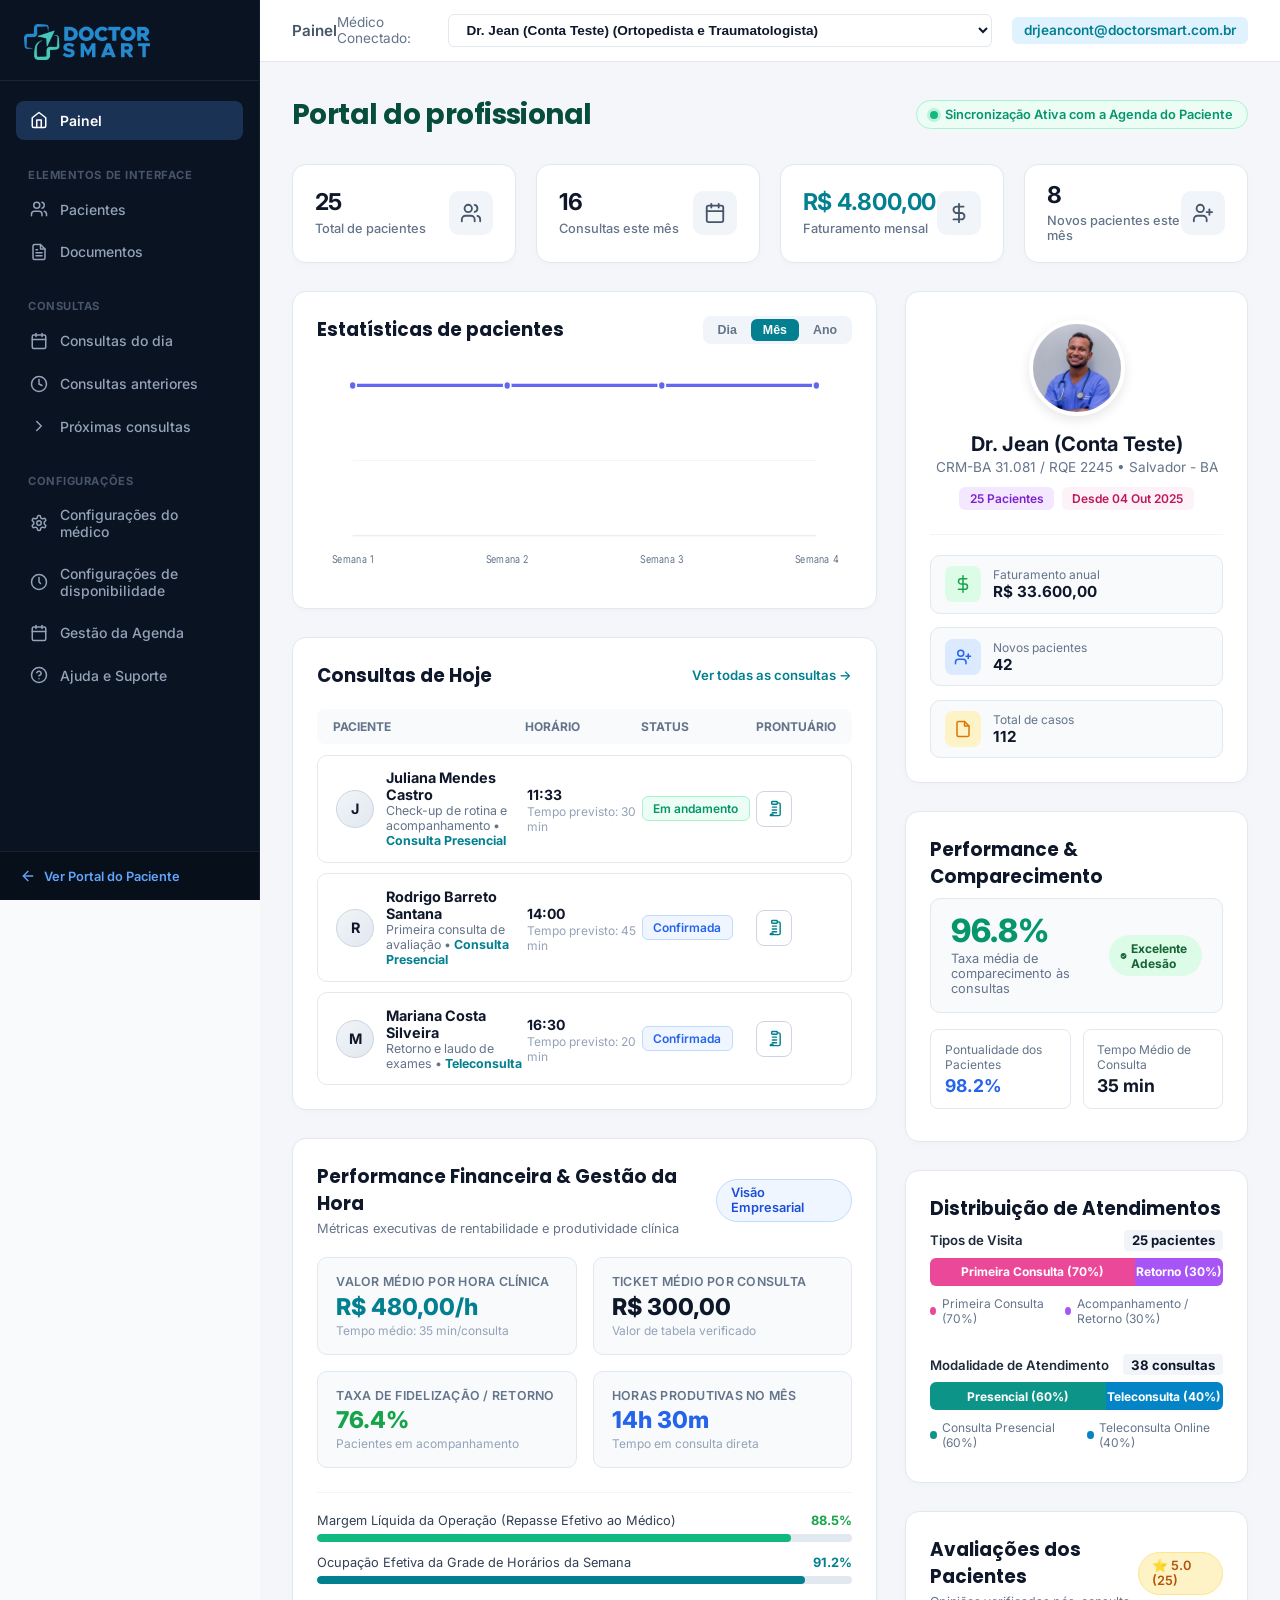
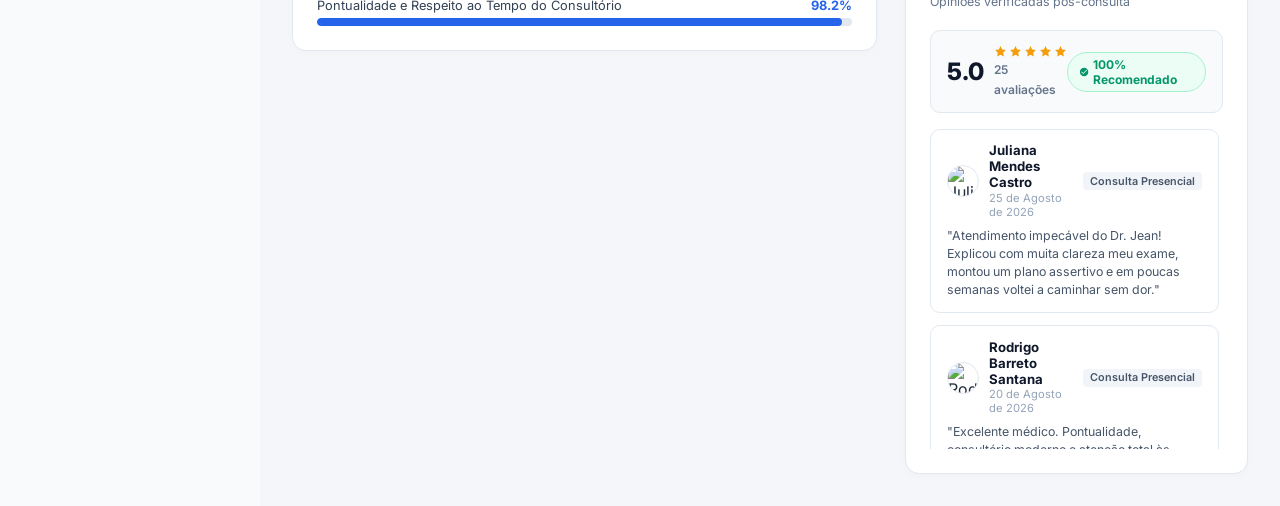
==== painel-medico.html @ 2109669d "feat: initial commit - doctor smart platform, dynamic medical portal, and 3-layer architecture" ====
<!DOCTYPE html>
<html lang="pt-BR">
<head>
  <meta charset="UTF-8">
  <meta name="viewport" content="width=device-width, initial-scale=1.0">
  <title>Portal do Profissional · Doctor Smart</title>
  
  <!-- Favicon Oficial / Brand -->
  <link rel="icon" type="image/png" href="assets/images/logo.png">

  <!-- Google Fonts: Inter & Poppins -->
  <link rel="preconnect" href="https://fonts.googleapis.com">
  <link rel="preconnect" href="https://fonts.gstatic.com" crossorigin>
  <link href="https://fonts.googleapis.com/css2?family=Inter:wght@400;500;600;700;800&family=Poppins:wght@500;600;700&display=swap" rel="stylesheet">

  <!-- Estilos Dedicados do Painel -->
  <link rel="stylesheet" href="assets/css/painel.css">
</head>
<body class="doctor-panel-body">

  <!-- ======================================================================
       1. SIDEBAR LATERAL ESCURA (OFICIAL DOCTOR SMART)
       ====================================================================== -->
  <aside class="panel-sidebar">
    <div class="panel-sidebar-header">
      <a href="index.html" class="sidebar-brand-logo" title="Doctor Smart - Voltar ao Início">
        <img src="assets/images/logo.png" alt="Doctor Smart Logo" style="height: 36px; width: auto; max-width: 175px; object-fit: contain;">
      </a>
    </div>

    <nav class="panel-sidebar-nav">
      <!-- Painel Principal -->
      <a href="painel-medico.html" class="sidebar-nav-item active">
        <svg width="18" height="18" viewBox="0 0 24 24" fill="none" stroke="currentColor" stroke-width="2" stroke-linecap="round" stroke-linejoin="round">
          <path d="m3 9 9-7 9 7v11a2 2 0 0 1-2 2H5a2 2 0 0 1-2-2z"/>
          <polyline points="9 22 9 12 15 12 15 22"/>
        </svg>
        Painel
      </a>

      <!-- Elementos de Interface -->
      <div class="sidebar-nav-group">
        <span class="sidebar-group-title">Elementos de Interface</span>
        <a href="#pacientes" class="sidebar-nav-item" onclick="alert('Módulo de Gestão de Pacientes: todos os pacientes sincronizados do consultório.'); return false;">
          <svg width="18" height="18" viewBox="0 0 24 24" fill="none" stroke="currentColor" stroke-width="2" stroke-linecap="round" stroke-linejoin="round">
            <path d="M16 21v-2a4 4 0 0 0-4-4H6a4 4 0 0 0-4 4v2"/>
            <circle cx="9" cy="7" r="4"/>
            <path d="M22 21v-2a4 4 0 0 0-3-3.87"/>
            <path d="M16 3.13a4 4 0 0 1 0 7.75"/>
          </svg>
          Pacientes
        </a>
        <a href="#documentos" class="sidebar-nav-item" onclick="alert('Módulo de Prontuários e Documentos Digitais.'); return false;">
          <svg width="18" height="18" viewBox="0 0 24 24" fill="none" stroke="currentColor" stroke-width="2" stroke-linecap="round" stroke-linejoin="round">
            <path d="M14 2H6a2 2 0 0 0-2 2v16a2 2 0 0 0 2 2h12a2 2 0 0 0 2-2V8z"/>
            <polyline points="14 2 14 8 20 8"/>
            <line x1="16" y1="13" x2="8" y2="13"/>
            <line x1="16" y1="17" x2="8" y2="17"/>
            <polyline points="10 9 9 9 8 9"/>
          </svg>
          Documentos
        </a>
      </div>

      <!-- Consultas -->
      <div class="sidebar-nav-group">
        <span class="sidebar-group-title">Consultas</span>
        <a href="#consultas-hoje" class="sidebar-nav-item" onclick="window.DoctorSmartPanel.openHistoryModal('hoje'); return false;">
          <svg width="18" height="18" viewBox="0 0 24 24" fill="none" stroke="currentColor" stroke-width="2" stroke-linecap="round" stroke-linejoin="round">
            <rect width="18" height="18" x="3" y="4" rx="2" ry="2"/>
            <line x1="16" y1="2" x2="16" y2="6"/>
            <line x1="8" y1="2" x2="8" y2="6"/>
            <line x1="3" y1="10" x2="21" y2="10"/>
          </svg>
          Consultas do dia
        </a>
        <a href="#consultas-anteriores" class="sidebar-nav-item" onclick="window.DoctorSmartPanel.openHistoryModal('anteriores'); return false;">
          <svg width="18" height="18" viewBox="0 0 24 24" fill="none" stroke="currentColor" stroke-width="2" stroke-linecap="round" stroke-linejoin="round">
            <circle cx="12" cy="12" r="10"/>
            <polyline points="12 6 12 12 16 14"/>
          </svg>
          Consultas anteriores
        </a>
        <a href="#proximas-consultas" class="sidebar-nav-item" onclick="window.DoctorSmartPanel.openHistoryModal('proximas'); return false;">
          <svg width="18" height="18" viewBox="0 0 24 24" fill="none" stroke="currentColor" stroke-width="2" stroke-linecap="round" stroke-linejoin="round">
            <polyline points="9 18 15 12 9 6"/>
          </svg>
          Próximas consultas
        </a>
      </div>

      <!-- Configurações -->
      <div class="sidebar-nav-group">
        <span class="sidebar-group-title">Configurações</span>
        <a href="#config-medico" class="sidebar-nav-item" onclick="alert('Configurações do perfil médico e CRM.'); return false;">
          <svg width="18" height="18" viewBox="0 0 24 24" fill="none" stroke="currentColor" stroke-width="2" stroke-linecap="round" stroke-linejoin="round">
            <path d="M12.22 2h-.44a2 2 0 0 0-2 2v.18a2 2 0 0 1-1 1.73l-.43.25a2 2 0 0 1-2 0l-.15-.08a2 2 0 0 0-2.73.73l-.22.38a2 2 0 0 0 .73 2.73l.15.1a2 2 0 0 1 1 1.72v.51a2 2 0 0 1-1 1.74l-.15.09a2 2 0 0 0-.73 2.73l.22.38a2 2 0 0 0 2.73.73l.15-.08a2 2 0 0 1 2 0l.43.25a2 2 0 0 1 1 1.73V20a2 2 0 0 0 2 2h.44a2 2 0 0 0 2-2v-.18a2 2 0 0 1 1-1.73l.43-.25a2 2 0 0 1 2 0l.15.08a2 2 0 0 0 2.73-.73l.22-.39a2 2 0 0 0-.73-2.73l-.15-.08a2 2 0 0 1-1-1.74v-.5a2 2 0 0 1 1-1.74l.15-.09a2 2 0 0 0 .73-2.73l-.22-.38a2 2 0 0 0-2.73-.73l-.15.08a2 2 0 0 1-2 0l-.43-.25a2 2 0 0 1-1-1.73V4a2 2 0 0 0-2-2z"/>
            <circle cx="12" cy="12" r="3"/>
          </svg>
          Configurações do médico
        </a>
        <a href="#disponibilidade" class="sidebar-nav-item" onclick="alert('Configuração de horários de atendimento Presencial e Teleconsulta.'); return false;">
          <svg width="18" height="18" viewBox="0 0 24 24" fill="none" stroke="currentColor" stroke-width="2" stroke-linecap="round" stroke-linejoin="round">
            <circle cx="12" cy="12" r="10"/>
            <polyline points="12 6 12 12 14 14"/>
          </svg>
          Configurações de disponibilidade
        </a>
        <a href="#gestao-agenda" class="sidebar-nav-item" onclick="alert('Gestão de bloqueios e slots da agenda.'); return false;">
          <svg width="18" height="18" viewBox="0 0 24 24" fill="none" stroke="currentColor" stroke-width="2" stroke-linecap="round" stroke-linejoin="round">
            <rect width="18" height="18" x="3" y="4" rx="2" ry="2"/>
            <line x1="16" y1="2" x2="16" y2="6"/>
            <line x1="8" y1="2" x2="8" y2="6"/>
            <line x1="3" y1="10" x2="21" y2="10"/>
          </svg>
          Gestão da Agenda
        </a>
        <a href="#suporte" class="sidebar-nav-item" onclick="alert('Suporte técnico Doctor Smart via WhatsApp oficial.'); return false;">
          <svg width="18" height="18" viewBox="0 0 24 24" fill="none" stroke="currentColor" stroke-width="2" stroke-linecap="round" stroke-linejoin="round">
            <circle cx="12" cy="12" r="10"/>
            <path d="M9.09 9a3 3 0 0 1 5.83 1c0 2-3 3-3 3"/>
            <line x1="12" y1="17" x2="12.01" y2="17"/>
          </svg>
          Ajuda e Suporte
        </a>
      </div>
    </nav>

    <!-- Rodapé da Sidebar -->
    <div class="sidebar-footer-user">
      <a href="index.html" class="sidebar-link-home">
        <svg width="16" height="16" viewBox="0 0 24 24" fill="none" stroke="currentColor" stroke-width="2" stroke-linecap="round" stroke-linejoin="round">
          <line x1="19" y1="12" x2="5" y2="12"/>
          <polyline points="12 19 5 12 12 5"/>
        </svg>
        Ver Portal do Paciente
      </a>
    </div>
  </aside>

  <!-- ======================================================================
       2. CONTEÚDO PRINCIPAL DO PAINEL SAAS
       ====================================================================== -->
  <main class="panel-main-wrapper">
    
    <!-- Topbar Superior -->
    <header class="panel-topbar">
      <div class="topbar-left-title">
        Painel
      </div>

      <div class="topbar-right-actions">
        <!-- Alternador de Médicos para Demonstração / Teste -->
        <div class="doctor-switcher-wrap">
          <span>Médico Conectado:</span>
          <select id="doctor-switcher-select" class="doctor-select-dropdown" title="Selecione o médico para visualizar o painel correspondente"></select>
        </div>

        <span class="doctor-email-badge" id="doctor-email-badge">
          dr.jayme@doctorsmart.com.br
        </span>
      </div>
    </header>

    <!-- Container do Painel -->
    <div class="panel-content-container">
      
      <!-- Cabeçalho de Boas-vindas -->
      <div class="panel-hero-header">
        <h1 class="panel-hero-title">Portal do profissional</h1>
        
        <div class="panel-sync-badge">
          <span class="sync-dot"></span>
          <span>Sincronização Ativa com a Agenda do Paciente</span>
        </div>
      </div>

      <!-- ==================================================================
           3. CARDS DE MÉTRICAS (KPIS SUPERIORES)
           ================================================================== -->
      <section class="metrics-grid-four">
        <!-- Total de Pacientes -->
        <div class="metric-kpi-card">
          <div class="kpi-left-info">
            <span class="kpi-number" id="kpi-total-patients">25</span>
            <span class="kpi-label" id="kpi-label-patients">Total de pacientes</span>
          </div>
          <div class="kpi-icon-box">
            <svg width="22" height="22" viewBox="0 0 24 24" fill="none" stroke="currentColor" stroke-width="2" stroke-linecap="round" stroke-linejoin="round">
              <path d="M16 21v-2a4 4 0 0 0-4-4H6a4 4 0 0 0-4 4v2"/>
              <circle cx="9" cy="7" r="4"/>
              <path d="M22 21v-2a4 4 0 0 0-3-3.87"/>
              <path d="M16 3.13a4 4 0 0 1 0 7.75"/>
            </svg>
          </div>
        </div>

        <!-- Consultas -->
        <div class="metric-kpi-card">
          <div class="kpi-left-info">
            <span class="kpi-number" id="kpi-total-consults">16</span>
            <span class="kpi-label" id="kpi-label-consults">Consultas este mês</span>
          </div>
          <div class="kpi-icon-box">
            <svg width="22" height="22" viewBox="0 0 24 24" fill="none" stroke="currentColor" stroke-width="2" stroke-linecap="round" stroke-linejoin="round">
              <rect width="18" height="18" x="3" y="4" rx="2" ry="2"/>
              <line x1="16" y1="2" x2="16" y2="6"/>
              <line x1="8" y1="2" x2="8" y2="6"/>
              <line x1="3" y1="10" x2="21" y2="10"/>
            </svg>
          </div>
        </div>

        <!-- Faturamento Dinâmico -->
        <div class="metric-kpi-card">
          <div class="kpi-left-info">
            <span class="kpi-number kpi-revenue-highlight" id="kpi-monthly-revenue">R$ 6.000,00</span>
            <span class="kpi-label" id="kpi-label-revenue">Faturamento mensal</span>
          </div>
          <div class="kpi-icon-box">
            <svg width="22" height="22" viewBox="0 0 24 24" fill="none" stroke="currentColor" stroke-width="2" stroke-linecap="round" stroke-linejoin="round">
              <line x1="12" y1="2" x2="12" y2="22"/>
              <path d="M17 5H9.5a3.5 3.5 0 0 0 0 7h5a3.5 3.5 0 0 1 0 7H6"/>
            </svg>
          </div>
        </div>

        <!-- Novos Pacientes -->
        <div class="metric-kpi-card">
          <div class="kpi-left-info">
            <span class="kpi-number" id="kpi-new-patients">8</span>
            <span class="kpi-label" id="kpi-label-new-patients">Novos pacientes este mês</span>
          </div>
          <div class="kpi-icon-box">
            <svg width="22" height="22" viewBox="0 0 24 24" fill="none" stroke="currentColor" stroke-width="2" stroke-linecap="round" stroke-linejoin="round">
              <path d="M16 21v-2a4 4 0 0 0-4-4H6a4 4 0 0 0-4 4v2"/>
              <circle cx="9" cy="7" r="4"/>
              <line x1="19" y1="8" x2="19" y2="14"/>
              <line x1="22" y1="11" x2="16" y2="11"/>
            </svg>
          </div>
        </div>
      </section>

      <!-- ==================================================================
           4. LAYOUT PRINCIPAL DO DASHBOARD (2 COLUNAS)
           ================================================================== -->
      <div class="dashboard-main-grid">
        
        <!-- ================================================================
             COLUNA ESQUERDA: GRÁFICO DE PACIENTES + CONSULTAS DE HOJE + AVALIAÇÕES
             ================================================================ -->
        <div class="dashboard-col-left">
          
          <!-- Card 1: Estatísticas de Pacientes (Gráfico Interativo) -->
          <div class="dash-card">
            <div class="dash-card-header">
              <h2 class="dash-card-title">Estatísticas de pacientes</h2>
              
              <div class="chart-time-tabs">
                <button type="button" class="chart-tab-btn" data-period="dia">Dia</button>
                <button type="button" class="chart-tab-btn active" data-period="mes">Mês</button>
                <button type="button" class="chart-tab-btn" data-period="ano">Ano</button>
              </div>
            </div>

            <div class="chart-svg-container" id="patient-chart-container">
              <!-- Gráfico SVG gerado dinamicamente via JS -->
            </div>
          </div>

          <!-- Card 2: Consultas de Hoje (Tabela Sincronizada) -->
          <div class="dash-card" id="consultas-hoje">
            <div class="dash-card-header">
              <h2 class="dash-card-title">Consultas de Hoje</h2>
              <a href="#" style="font-size: 0.825rem; color: #028090; font-weight: 600; text-decoration: none;" onclick="window.DoctorSmartPanel.openHistoryModal('todas'); return false;">
                Ver todas as consultas &rarr;
              </a>
            </div>

            <div class="appointments-table-header">
              <span>Paciente</span>
              <span>Horário</span>
              <span>Status</span>
              <span style="text-align: right;">Prontuário</span>
            </div>

            <div class="appointments-rows-container" id="appointments-rows-box">
              <!-- Linhas de consultas geradas dinamicamente via JS -->
            </div>
          </div>

          <!-- Card 3: Performance Financeira & Gestão da Hora Médica (Visão Executiva do Médico) -->
          <div class="dash-card">
            <div class="dash-card-header">
              <div>
                <h2 class="dash-card-title">Performance Financeira & Gestão da Hora</h2>
                <span style="font-size: 0.8rem; color: #64748b;">Métricas executivas de rentabilidade e produtividade clínica</span>
              </div>
              <span class="panel-sync-badge" style="background: #eff6ff; color: #1d4ed8; border-color: #bfdbfe;">
                Visão Empresarial
              </span>
            </div>

            <!-- Grid de 4 KPIs Financeiros da Hora Médica -->
            <div class="financial-metrics-grid">
              <!-- Valor por Hora Clínica -->
              <div class="fin-kpi-card">
                <span class="fin-kpi-label">Valor Médio por Hora Clínica</span>
                <strong class="fin-kpi-number" id="fin-hourly-rate" style="color: #028090;">R$ 480,00/h</strong>
                <span class="fin-kpi-sub">Tempo médio: 35 min/consulta</span>
              </div>

              <!-- Ticket Médio por Consulta -->
              <div class="fin-kpi-card">
                <span class="fin-kpi-label">Ticket Médio por Consulta</span>
                <strong class="fin-kpi-number" id="fin-ticket-price" style="color: #0f172a;">R$ 300,00</strong>
                <span class="fin-kpi-sub">Valor de tabela verificado</span>
              </div>

              <!-- Taxa de Retorno / Acompanhamento -->
              <div class="fin-kpi-card">
                <span class="fin-kpi-label">Taxa de Fidelização / Retorno</span>
                <strong class="fin-kpi-number" id="fin-return-rate" style="color: #16a34a;">76.4%</strong>
                <span class="fin-kpi-sub">Pacientes em acompanhamento</span>
              </div>

              <!-- Horas Clínicas Produtivas no Mês -->
              <div class="fin-kpi-card">
                <span class="fin-kpi-label">Horas Produtivas no Mês</span>
                <strong class="fin-kpi-number" id="fin-productive-hours" style="color: #2563eb;">14h 30m</strong>
                <span class="fin-kpi-sub">Tempo em consulta direta</span>
              </div>
            </div>

            <!-- Barras de Eficiência Operacional e Margem -->
            <div class="financial-bars-container">
              <div class="fin-bar-item">
                <div class="fin-bar-labels">
                  <span>Margem Líquida da Operação (Repasse Efetivo ao Médico)</span>
                  <strong style="color: #16a34a;">88.5%</strong>
                </div>
                <div class="fin-bar-track"><div class="fin-bar-fill" style="width: 88.5%; background: #10b981;"></div></div>
              </div>

              <div class="fin-bar-item">
                <div class="fin-bar-labels">
                  <span>Ocupação Efetiva da Grade de Horários da Semana</span>
                  <strong style="color: #028090;">91.2%</strong>
                </div>
                <div class="fin-bar-track"><div class="fin-bar-fill" style="width: 91.2%; background: #028090;"></div></div>
              </div>

              <div class="fin-bar-item">
                <div class="fin-bar-labels">
                  <span>Pontualidade e Respeito ao Tempo do Consultório</span>
                  <strong style="color: #2563eb;">98.2%</strong>
                </div>
                <div class="fin-bar-track"><div class="fin-bar-fill" style="width: 98.2%; background: #2563eb;"></div></div>
              </div>
            </div>
          </div>
        </div>

        <!-- ================================================================
             COLUNA DIREITA: WIDGET DO MÉDICO + DURAÇÃO + TIPO DE AGENDAMENTO
             ================================================================ -->
        <div class="dashboard-col-right">
          
          <!-- Widget 1: Card do Médico Conectado -->
          <div class="dash-card doctor-profile-widget">
            <div class="widget-avatar-circle">
              <img id="widget-avatar-img" src="https://images.unsplash.com/photo-1622253692010-333f2da6031d?auto=format&fit=crop&q=80&w=400" alt="Médico">
            </div>

            <h3 class="widget-doc-name" id="widget-doc-name">Dr. Jean (Conta Teste)</h3>
            <p class="widget-doc-crm" id="widget-doc-crm">CRM-BA 31.081 RQE 2245</p>

            <div class="widget-badges-row">
              <span class="widget-badge-pill badge-patients-count" id="widget-patients-badge">52 Pacientes</span>
              <span class="widget-badge-pill badge-member-since">Desde 04 Out 2025</span>
            </div>

            <div class="widget-stats-list">
              <!-- Faturamento Anual -->
              <div class="widget-stat-item">
                <div class="widget-stat-icon icon-green">
                  <svg width="18" height="18" viewBox="0 0 24 24" fill="none" stroke="currentColor" stroke-width="2" stroke-linecap="round" stroke-linejoin="round">
                    <line x1="12" y1="1" x2="12" y2="23"/>
                    <path d="M17 5H9.5a3.5 3.5 0 0 0 0 7h5a3.5 3.5 0 0 1 0 7H6"/>
                  </svg>
                </div>
                <div class="widget-stat-texts">
                  <span class="widget-stat-label">Faturamento anual</span>
                  <strong class="widget-stat-val" id="widget-annual-rev">R$ 142.800,00</strong>
                </div>
              </div>

              <!-- Novos Pacientes -->
              <div class="widget-stat-item">
                <div class="widget-stat-icon icon-blue">
                  <svg width="18" height="18" viewBox="0 0 24 24" fill="none" stroke="currentColor" stroke-width="2" stroke-linecap="round" stroke-linejoin="round">
                    <path d="M16 21v-2a4 4 0 0 0-4-4H6a4 4 0 0 0-4 4v2"/>
                    <circle cx="9" cy="7" r="4"/>
                    <line x1="19" y1="8" x2="19" y2="14"/>
                    <line x1="22" y1="11" x2="16" y2="11"/>
                  </svg>
                </div>
                <div class="widget-stat-texts">
                  <span class="widget-stat-label">Novos pacientes</span>
                  <strong class="widget-stat-val" id="widget-new-patients">12</strong>
                </div>
              </div>

              <!-- Total de Casos -->
              <div class="widget-stat-item">
                <div class="widget-stat-icon icon-amber">
                  <svg width="18" height="18" viewBox="0 0 24 24" fill="none" stroke="currentColor" stroke-width="2" stroke-linecap="round" stroke-linejoin="round">
                    <path d="M14 2H6a2 2 0 0 0-2 2v16a2 2 0 0 0 2 2h12a2 2 0 0 0 2-2V8z"/>
                    <polyline points="14 2 14 8 20 8"/>
                  </svg>
                </div>
                <div class="widget-stat-texts">
                  <span class="widget-stat-label">Total de casos</span>
                  <strong class="widget-stat-val" id="widget-total-cases">139</strong>
                </div>
              </div>
            </div>
          </div>

          <!-- Widget 2: Performance & Taxa de Comparecimento (Substitui o semi-donut azul) -->
          <div class="dash-card">
            <h3 class="dash-card-title">Performance & Comparecimento</h3>
            <div id="attendance-kpi-container">
              <!-- Gerado via JS -->
            </div>
          </div>

          <!-- Widget 3: Tipo de Agendamento (Barras Horizontais com Rótulos Completos) -->
          <div class="dash-card">
            <h3 class="dash-card-title">Distribuição de Atendimentos</h3>
            <div id="hbars-chart-box">
              <!-- Gerado via JS -->
            </div>
          </div>

          <!-- Widget 4: Avaliações dos Pacientes (Encaixe Perfeito no Vão) -->
          <div class="dash-card doctor-reviews-card">
            <div class="dash-card-header">
              <div>
                <h3 class="dash-card-title">Avaliações dos Pacientes</h3>
                <span style="font-size: 0.775rem; color: #64748b;">Opiniões verificadas pós-consulta</span>
              </div>
              <span id="reviews-score-badge" class="panel-sync-badge" style="background: #fef3c7; color: #b45309; border-color: #fde68a;">
                ⭐ 5.0
              </span>
            </div>
            
            <div id="doctor-reviews-container">
              <!-- Gerado dinamicamente via JS -->
            </div>
          </div>

        </div>

      </div>

    </div>
  </main>

  <!-- ======================================================================
       5. MODAL DE HISTÓRICO COMPLETO DE CONSULTAS (FACILITADO)
       ====================================================================== -->
  <div class="record-modal-backdrop" id="history-modal-backdrop">
    <div class="record-modal-container" style="max-width: 680px;">
      <div class="record-modal-header">
        <div>
          <h2 style="font-size: 1.25rem; font-weight: 700; color: #0f172a;">Histórico Geral de Consultas</h2>
          <span style="font-size: 0.8rem; color: #64748b;">Visualização facilitada de agendamentos e atendimentos</span>
        </div>
        <button type="button" id="btn-close-history-modal" style="background: none; border: none; font-size: 1.5rem; color: #64748b; cursor: pointer;">&times;</button>
      </div>

      <div class="record-modal-body" style="padding: 1rem 1.5rem;">
        <div id="history-appointments-list" style="display: flex; flex-direction: column; gap: 0.25rem; max-height: 480px; overflow-y: auto;">
          <!-- Linhas de histórico geradas via JS -->
        </div>

        <div style="display: flex; justify-content: flex-end; margin-top: 1.25rem; padding-top: 0.75rem; border-top: 1px solid #e2e8f0;">
          <button type="button" onclick="document.getElementById('history-modal-backdrop').classList.remove('active');" style="padding: 0.65rem 1.5rem; border-radius: 6px; border: 1px solid #cbd5e1; background: #fff; color: #475569; font-weight: 600; cursor: pointer;">Fechar Histórico</button>
        </div>
      </div>
    </div>
  </div>

  <!-- ======================================================================
       6. MODAL DE PRONTUÁRIO ELETRÔNICO DO PACIENTE
       ====================================================================== -->
  <div class="record-modal-backdrop" id="record-modal-backdrop">
    <div class="record-modal-container">
      <div class="record-modal-header">
        <div>
          <h2 style="font-size: 1.2rem; font-weight: 700; color: #0f172a;" id="modal-record-patient-name">Nome do Paciente</h2>
          <span style="font-size: 0.8rem; color: #64748b;" id="modal-record-patient-phone">(71) 99842-1102</span>
        </div>
        <button type="button" id="btn-close-record-modal" style="background: none; border: none; font-size: 1.5rem; color: #64748b; cursor: pointer;">&times;</button>
      </div>

      <div class="record-modal-body">
        <div style="background: #f8fafc; border: 1px solid #e2e8f0; border-radius: 8px; padding: 1rem; margin-bottom: 1.25rem;">
          <p><strong>Médico Responsável:</strong> <span id="modal-record-doctor">Dr. Jayme Batista</span></p>
          <p><strong>Motivo da Consulta:</strong> <span id="modal-record-reason">Check-up de rotina</span></p>
          <p><strong>Data:</strong> Hoje • <strong>Status:</strong> Em atendimento clínico</p>
        </div>

        <h4 style="font-size: 0.95rem; font-weight: 700; color: #0f172a; margin-bottom: 0.5rem;">Anamnese e Evolução Clínica</h4>
        <textarea style="width: 100%; height: 100px; padding: 0.75rem; border: 1px solid #cbd5e1; border-radius: 8px; font-family: inherit; font-size: 0.875rem; margin-bottom: 1rem;" placeholder="Digite aqui as anotações clínicas da consulta...">Paciente refere melhora das dores com o tratamento prescrito. Exame físico sem alterações agudas. Conduta mantida.</textarea>

        <h4 style="font-size: 0.95rem; font-weight: 700; color: #0f172a; margin-bottom: 0.5rem;">Prescrição Digital & Recomendações</h4>
        <textarea style="width: 100%; height: 80px; padding: 0.75rem; border: 1px solid #cbd5e1; border-radius: 8px; font-family: inherit; font-size: 0.875rem; margin-bottom: 1.25rem;" placeholder="Prescrição de medicamentos...">1. Dipirona 1g se dor moderada.
2. Manter fisioterapia motora 2x por semana.</textarea>

        <div style="display: flex; justify-content: flex-end; gap: 0.75rem;">
          <button type="button" onclick="document.getElementById('record-modal-backdrop').classList.remove('active');" style="padding: 0.65rem 1.25rem; border-radius: 6px; border: 1px solid #cbd5e1; background: #fff; color: #475569; font-weight: 600; cursor: pointer;">Fechar</button>
          <button type="button" onclick="alert('Evolução clínica e prescrição digital salvas com sucesso!'); document.getElementById('record-modal-backdrop').classList.remove('active');" style="padding: 0.65rem 1.5rem; border-radius: 6px; border: none; background: #028090; color: #fff; font-weight: 700; cursor: pointer;">Salvar no Prontuário</button>
        </div>
      </div>
    </div>
  </div>

  <!-- Scripts: Base de Dados e Lógica do Painel -->
  <script src="assets/js/data.js"></script>
  <script src="assets/js/painel.js"></script>
</body>
</html>
---- assets/css/painel.css ----
/* ==========================================================================
   DOCTOR SMART - PAINEL / PORTAL DO PROFISSIONAL (painel-medico.html)
   Fiel ao design original do SaaS com tema escuro na sidebar e layout clean
   ========================================================================== */

:root {
  --sidebar-bg: #091322;
  --sidebar-hover: #12233c;
  --sidebar-active: #1a3254;
  --sidebar-text: #94a3b8;
  --sidebar-text-active: #ffffff;
  --sidebar-heading: #475569;
  
  --panel-bg: #f8fafc;
  --card-bg: #ffffff;
  --border-color: #e2e8f0;
  
  --primary-blue: #2563eb;
  --primary-teal: #028090;
  --success-green: #10b981;
  --warning-amber: #f59e0b;
  --purple-accent: #8b5cf6;
  --pink-accent: #ec4899;
}

*, *::before, *::after {
  box-sizing: border-box;
  margin: 0;
  padding: 0;
}

body.doctor-panel-body {
  font-family: 'Inter', sans-serif;
  background-color: var(--panel-bg);
  color: #1e293b;
  display: flex;
  min-height: 100vh;
  overflow-x: hidden;
}

/* ==========================================================================
   SIDEBAR LATERAL ESCURA (OFICIAL DOCTOR SMART)
   ========================================================================== */
.panel-sidebar {
  width: 260px;
  background-color: var(--sidebar-bg);
  color: var(--sidebar-text);
  display: flex;
  flex-direction: column;
  flex-shrink: 0;
  min-height: 100vh;
  border-right: 1px solid rgba(255, 255, 255, 0.05);
  position: sticky;
  top: 0;
  height: 100vh;
  overflow-y: auto;
  z-index: 100;
}

.panel-sidebar-header {
  padding: 1.5rem 1.5rem 1.25rem 1.5rem;
  border-bottom: 1px solid rgba(255, 255, 255, 0.08);
}

.sidebar-brand-logo {
  display: flex;
  align-items: center;
  gap: 0.65rem;
  text-decoration: none;
}

.sidebar-brand-logo img {
  height: 38px;
  width: auto;
  object-fit: contain;
}

.panel-sidebar-nav {
  padding: 1.25rem 1rem;
  display: flex;
  flex-direction: column;
  gap: 1.25rem;
  flex: 1;
}

.sidebar-nav-group {
  display: flex;
  flex-direction: column;
  gap: 0.25rem;
}

.sidebar-group-title {
  font-size: 0.7rem;
  font-weight: 700;
  text-transform: uppercase;
  letter-spacing: 0.05em;
  color: var(--sidebar-heading);
  padding: 0.5rem 0.75rem 0.25rem 0.75rem;
}

.sidebar-nav-item {
  display: flex;
  align-items: center;
  gap: 0.75rem;
  padding: 0.65rem 0.85rem;
  border-radius: 8px;
  color: var(--sidebar-text);
  text-decoration: none;
  font-size: 0.875rem;
  font-weight: 500;
  transition: all 0.15s ease;
  cursor: pointer;
  border: none;
  background: transparent;
  width: 100%;
  text-align: left;
}

.sidebar-nav-item:hover {
  background-color: var(--sidebar-hover);
  color: var(--sidebar-text-active);
}

.sidebar-nav-item.active {
  background-color: var(--sidebar-active);
  color: #ffffff;
  font-weight: 600;
}

.sidebar-nav-item svg {
  flex-shrink: 0;
  color: inherit;
}

.sidebar-footer-user {
  padding: 1rem 1.25rem;
  border-top: 1px solid rgba(255, 255, 255, 0.08);
  background: rgba(0, 0, 0, 0.2);
}

.sidebar-link-home {
  display: flex;
  align-items: center;
  gap: 0.5rem;
  font-size: 0.8rem;
  color: #60a5fa;
  text-decoration: none;
  font-weight: 600;
  transition: color 0.15s;
}

.sidebar-link-home:hover {
  color: #93c5fd;
  text-decoration: underline;
}

/* ==========================================================================
   CONTEÚDO PRINCIPAL DO PAINEL
   ========================================================================== */
.panel-main-wrapper {
  flex: 1;
  display: flex;
  flex-direction: column;
  min-width: 0;
  background: #f4f6f9;
}

/* Topbar Superior */
.panel-topbar {
  background: #ffffff;
  border-bottom: 1px solid var(--border-color);
  padding: 0.85rem 2rem;
  display: flex;
  align-items: center;
  justify-content: space-between;
  position: sticky;
  top: 0;
  z-index: 90;
}

.topbar-left-title {
  font-size: 0.95rem;
  font-weight: 600;
  color: #475569;
}

.topbar-right-actions {
  display: flex;
  align-items: center;
  gap: 1.25rem;
}

.doctor-switcher-wrap {
  display: flex;
  align-items: center;
  gap: 0.5rem;
  font-size: 0.85rem;
  color: #64748b;
}

.doctor-select-dropdown {
  padding: 0.45rem 0.85rem;
  border-radius: 6px;
  border: 1px solid var(--border-color);
  background: #ffffff;
  font-size: 0.85rem;
  font-weight: 600;
  color: #0f172a;
  cursor: pointer;
  outline: none;
}

.doctor-email-badge {
  font-size: 0.85rem;
  color: #028090;
  font-weight: 600;
  background: #e0f2fe;
  padding: 0.35rem 0.75rem;
  border-radius: 6px;
}

/* Container Interno do Painel */
.panel-content-container {
  padding: 2rem;
  max-width: 1440px;
  width: 100%;
  margin: 0 auto;
}

.panel-hero-header {
  margin-bottom: 1.75rem;
  display: flex;
  justify-content: space-between;
  align-items: center;
  flex-wrap: wrap;
  gap: 1rem;
}

.panel-hero-title {
  font-family: 'Poppins', sans-serif;
  font-size: 1.75rem;
  font-weight: 700;
  color: #064e3b; /* Tom verde escuro sofisticado do print */
  letter-spacing: -0.02em;
}

.panel-sync-badge {
  display: inline-flex;
  align-items: center;
  gap: 0.45rem;
  background: #ecfdf5;
  color: #059669;
  border: 1px solid #a7f3d0;
  padding: 0.35rem 0.85rem;
  border-radius: 999px;
  font-size: 0.8rem;
  font-weight: 600;
}

.sync-dot {
  width: 8px;
  height: 8px;
  border-radius: 50%;
  background: #10b981;
  box-shadow: 0 0 0 3px rgba(16, 185, 129, 0.2);
  animation: pulseDot 2s infinite;
}

@keyframes pulseDot {
  0%, 100% { transform: scale(1); opacity: 1; }
  50% { transform: scale(1.2); opacity: 0.7; }
}

/* ==========================================================================
   CARDS DE MÉTRICAS (KPIS SUPERIORES)
   ========================================================================== */
.metrics-grid-four {
  display: grid;
  grid-template-columns: repeat(4, 1fr);
  gap: 1.25rem;
  margin-bottom: 1.75rem;
}

.metric-kpi-card {
  background: #ffffff;
  border: 1px solid var(--border-color);
  border-radius: 14px;
  padding: 1.15rem 1.35rem;
  box-shadow: 0 2px 8px rgba(0, 0, 0, 0.02);
  display: flex;
  justify-content: space-between;
  align-items: center;
  transition: transform 0.15s ease, box-shadow 0.15s ease;
}

.metric-kpi-card:hover {
  transform: translateY(-2px);
  box-shadow: 0 6px 16px rgba(0, 0, 0, 0.05);
}

.kpi-left-info {
  display: flex;
  flex-direction: column;
  gap: 0.3rem;
}

.kpi-number {
  font-size: 1.45rem;
  font-weight: 700;
  color: #0f172a;
  line-height: 1.1;
  letter-spacing: -0.01em;
}

.kpi-revenue-highlight {
  color: #028090;
}

.kpi-label {
  font-size: 0.8rem;
  font-weight: 500;
  color: #64748b;
}

.kpi-icon-box {
  width: 44px;
  height: 44px;
  border-radius: 10px;
  display: flex;
  align-items: center;
  justify-content: center;
  color: #475569;
  background: #f1f5f9;
  flex-shrink: 0;
}

/* ==========================================================================
   LAYOUT PRINCIPAL DO DASHBOARD (2 COLUNAS)
   ========================================================================== */
.dashboard-main-grid {
  display: grid;
  grid-template-columns: 1.45fr 0.85fr;
  gap: 1.75rem;
  align-items: start;
}

.dashboard-col-left,
.dashboard-col-right {
  display: flex;
  flex-direction: column;
  gap: 1.75rem;
}

/* Card Padrão do Dashboard */
.dash-card {
  background: #ffffff;
  border: 1px solid var(--border-color);
  border-radius: 14px;
  padding: 1.5rem;
  box-shadow: 0 2px 8px rgba(0, 0, 0, 0.02);
}

.dash-card-header {
  display: flex;
  justify-content: space-between;
  align-items: center;
  margin-bottom: 1.25rem;
}

.dash-card-title {
  font-family: 'Poppins', sans-serif;
  font-size: 1.15rem;
  font-weight: 700;
  color: #0f172a;
}

/* Abas de Filtro do Gráfico (Dia, Mês, Ano) */
.chart-time-tabs {
  display: flex;
  background: #f1f5f9;
  padding: 3px;
  border-radius: 8px;
  gap: 2px;
}

.chart-tab-btn {
  padding: 0.25rem 0.75rem;
  border-radius: 6px;
  border: none;
  background: transparent;
  font-size: 0.775rem;
  font-weight: 600;
  color: #64748b;
  cursor: pointer;
  transition: all 0.15s ease;
}

.chart-tab-btn.active {
  background: #028090;
  color: #ffffff;
}

/* Gráfico SVG de Linha */
.chart-svg-container {
  width: 100%;
  height: 220px;
  position: relative;
}

.chart-svg-container svg {
  width: 100%;
  height: 100%;
}

/* ==========================================================================
   WIDGET DO PERFIL DO MÉDICO (COLUNA DIREITA)
   ========================================================================== */
.doctor-profile-widget {
  text-align: center;
  padding: 1.75rem 1.5rem 1.5rem 1.5rem;
}

.widget-avatar-circle {
  width: 96px;
  height: 96px;
  border-radius: 50%;
  border: 4px solid #ffffff;
  box-shadow: 0 4px 12px rgba(0, 0, 0, 0.1);
  margin: 0 auto 1rem auto;
  overflow: hidden;
  background: #e2e8f0;
}

.widget-avatar-circle img {
  width: 100%;
  height: 100%;
  object-fit: cover;
  object-position: center top;
}

.widget-doc-name {
  font-size: 1.25rem;
  font-weight: 700;
  color: #0f172a;
  margin-bottom: 0.2rem;
}

.widget-doc-crm {
  font-size: 0.85rem;
  color: #64748b;
  margin-bottom: 0.75rem;
}

.widget-badges-row {
  display: flex;
  justify-content: center;
  gap: 0.5rem;
  margin-bottom: 1.5rem;
}

.widget-badge-pill {
  font-size: 0.75rem;
  font-weight: 600;
  padding: 0.25rem 0.65rem;
  border-radius: 6px;
}

.badge-patients-count {
  background: #f3e8ff;
  color: #7e22ce;
}

.badge-member-since {
  background: #fdf2f8;
  color: #be185d;
}

/* Linhas de Estatísticas do Widget */
.widget-stats-list {
  display: flex;
  flex-direction: column;
  gap: 0.85rem;
  text-align: left;
  border-top: 1px solid #f1f5f9;
  padding-top: 1.25rem;
}

.widget-stat-item {
  display: flex;
  align-items: center;
  gap: 0.75rem;
  padding: 0.65rem 0.85rem;
  background: #f8fafc;
  border-radius: 10px;
  border: 1px solid #e2e8f0;
}

.widget-stat-icon {
  width: 36px;
  height: 36px;
  border-radius: 8px;
  display: flex;
  align-items: center;
  justify-content: center;
  flex-shrink: 0;
}

.icon-green { background: #dcfce7; color: #16a34a; }
.icon-blue { background: #dbeafe; color: #2563eb; }
.icon-amber { background: #fef3c7; color: #d97706; }

.widget-stat-texts {
  display: flex;
  flex-direction: column;
}

.widget-stat-label {
  font-size: 0.75rem;
  color: #64748b;
}

.widget-stat-val {
  font-size: 0.95rem;
  font-weight: 700;
  color: #0f172a;
}

/* ==========================================================================
   TABELA / LISTA DE CONSULTAS DE HOJE (CLEAN E ELEGANTE)
   ========================================================================== */
.appointments-table-header {
  display: grid;
  grid-template-columns: 2fr 1.2fr 1.2fr 0.8fr;
  padding: 0.65rem 1rem;
  background: #f8fafc;
  border-radius: 8px;
  font-size: 0.75rem;
  font-weight: 700;
  color: #64748b;
  text-transform: uppercase;
  margin-bottom: 0.65rem;
}

.appointments-rows-container {
  display: flex;
  flex-direction: column;
  gap: 0.65rem;
}

.appointment-item-card {
  display: grid;
  grid-template-columns: 2fr 1.2fr 1.2fr 0.8fr;
  align-items: center;
  padding: 0.85rem 1.15rem;
  border-radius: 10px;
  background: #ffffff;
  border: 1px solid #e2e8f0;
  transition: all 0.15s ease;
}

.appointment-item-card:hover {
  background: #f8fafc;
  border-color: #cbd5e1;
  box-shadow: 0 2px 8px rgba(0, 0, 0, 0.03);
}

.patient-info-col {
  display: flex;
  align-items: center;
  gap: 0.75rem;
}

.patient-initial-thumb {
  width: 38px;
  height: 38px;
  border-radius: 50%;
  background: linear-gradient(135deg, #f1f5f9 0%, #e2e8f0 100%);
  color: #0f172a;
  font-weight: 700;
  display: flex;
  align-items: center;
  justify-content: center;
  font-size: 0.9rem;
  border: 1px solid #cbd5e1;
  flex-shrink: 0;
}

.patient-names-box {
  display: flex;
  flex-direction: column;
}

.patient-name-txt {
  font-size: 0.9rem;
  font-weight: 700;
  color: #0f172a;
  display: flex;
  align-items: center;
  gap: 0.35rem;
}

.patient-reason-txt {
  font-size: 0.775rem;
  color: #64748b;
}

.time-col-txt {
  font-size: 0.875rem;
  font-weight: 700;
  color: #0f172a;
}

.time-duration-sub {
  font-size: 0.75rem;
  color: #94a3b8;
}

.status-badge-pill {
  display: inline-flex;
  padding: 0.25rem 0.65rem;
  border-radius: 6px;
  font-size: 0.75rem;
  font-weight: 600;
  width: fit-content;
}

.status-in-progress {
  background: #ecfdf5;
  color: #059669;
  border: 1px solid #a7f3d0;
}

.status-confirmed {
  background: #eff6ff;
  color: #2563eb;
  border: 1px solid #bfdbfe;
}

.btn-open-record {
  width: 36px;
  height: 36px;
  border-radius: 8px;
  border: 1px solid #cbd5e1;
  background: #ffffff;
  color: #028090;
  display: flex;
  align-items: center;
  justify-content: center;
  cursor: pointer;
  transition: all 0.15s ease;
}

.btn-open-record:hover {
  background: #028090;
  color: #ffffff;
  border-color: #028090;
  box-shadow: 0 2px 6px rgba(2, 128, 144, 0.25);
}

/* ==========================================================================
   WIDGET: TAXA DE OCUPAÇÃO & COMPARECIMENTO (SUBSTITUTO DO GRÁFICO AZUL)
   ========================================================================== */
.attendance-kpi-box {
  display: flex;
  flex-direction: column;
  gap: 1rem;
  padding: 0.5rem 0;
}

.attendance-score-row {
  display: flex;
  align-items: center;
  justify-content: space-between;
  background: #f8fafc;
  border: 1px solid #e2e8f0;
  border-radius: 10px;
  padding: 1rem 1.25rem;
}

.score-left-info {
  display: flex;
  flex-direction: column;
}

.score-main-number {
  font-size: 2rem;
  font-weight: 800;
  color: #059669;
  line-height: 1;
}

.score-sublabel {
  font-size: 0.8rem;
  color: #64748b;
  margin-top: 0.25rem;
}

.attendance-badge-good {
  background: #dcfce7;
  color: #166534;
  font-size: 0.75rem;
  font-weight: 700;
  padding: 0.35rem 0.65rem;
  border-radius: 999px;
  display: inline-flex;
  align-items: center;
  gap: 0.25rem;
}

.attendance-mini-metrics-grid {
  display: grid;
  grid-template-columns: 1fr 1fr;
  gap: 0.75rem;
}

.att-mini-card {
  background: #ffffff;
  border: 1px solid #e2e8f0;
  border-radius: 8px;
  padding: 0.75rem 0.85rem;
  display: flex;
  flex-direction: column;
}

.att-mini-label {
  font-size: 0.75rem;
  color: #64748b;
}

.att-mini-val {
  font-size: 1.1rem;
  font-weight: 700;
  color: #0f172a;
  margin-top: 0.15rem;
}

/* ==========================================================================
   GRÁFICO DE BARRAS HORIZONTAIS COM RÓTULOS DUPLOS E LEGENDA CLARA
   ========================================================================== */
.horizontal-bars-group {
  display: flex;
  flex-direction: column;
  gap: 1.25rem;
  padding: 0.5rem 0;
}

.hbar-row-item {
  display: flex;
  flex-direction: column;
  gap: 0.45rem;
}

.hbar-header-line {
  display: flex;
  justify-content: space-between;
  align-items: center;
  font-size: 0.825rem;
}

.hbar-title-text {
  font-weight: 600;
  color: #1e293b;
}

.hbar-total-badge {
  font-weight: 700;
  color: #0f172a;
  background: #f1f5f9;
  padding: 0.15rem 0.5rem;
  border-radius: 4px;
}

.hbar-track {
  height: 28px;
  background: #f1f5f9;
  border-radius: 6px;
  overflow: hidden;
  display: flex;
  width: 100%;
}

.hbar-seg-pink {
  background: #ec4899;
  color: #ffffff;
  font-size: 0.75rem;
  font-weight: 700;
  display: flex;
  align-items: center;
  justify-content: center;
  white-space: nowrap;
  padding: 0 0.5rem;
  transition: width 0.3s ease;
}

.hbar-seg-purple {
  background: #a855f7;
  color: #ffffff;
  font-size: 0.75rem;
  font-weight: 700;
  display: flex;
  align-items: center;
  justify-content: center;
  white-space: nowrap;
  padding: 0 0.5rem;
  transition: width 0.3s ease;
}

.hbar-seg-teal {
  background: #0d9488;
  color: #ffffff;
  font-size: 0.75rem;
  font-weight: 700;
  display: flex;
  align-items: center;
  justify-content: center;
  white-space: nowrap;
  padding: 0 0.5rem;
  transition: width 0.3s ease;
}

.hbar-seg-sky {
  background: #0284c7;
  color: #ffffff;
  font-size: 0.75rem;
  font-weight: 700;
  display: flex;
  align-items: center;
  justify-content: center;
  white-space: nowrap;
  padding: 0 0.5rem;
  transition: width 0.3s ease;
}

.hbar-legend-row {
  display: flex;
  align-items: center;
  gap: 1.25rem;
  font-size: 0.75rem;
  color: #64748b;
  margin-top: 0.2rem;
}

.legend-item-dot {
  display: flex;
  align-items: center;
  gap: 0.35rem;
}

.dot-color {
  width: 8px;
  height: 8px;
  border-radius: 50%;
}

/* ==========================================================================
   PAINEL DE PERFORMANCE FINANCEIRA & GESTÃO DA HORA MÉDICA
   ========================================================================== */
.financial-metrics-grid {
  display: grid;
  grid-template-columns: repeat(2, 1fr);
  gap: 1rem;
  margin-bottom: 1.5rem;
}

.fin-kpi-card {
  background: #f8fafc;
  border: 1px solid #e2e8f0;
  border-radius: 10px;
  padding: 1rem 1.15rem;
  display: flex;
  flex-direction: column;
  transition: all 0.15s ease;
}

.fin-kpi-card:hover {
  background: #ffffff;
  border-color: #cbd5e1;
  box-shadow: 0 4px 12px rgba(0, 0, 0, 0.03);
}

.fin-kpi-label {
  font-size: 0.775rem;
  font-weight: 600;
  color: #64748b;
  text-transform: uppercase;
  letter-spacing: 0.02em;
}

.fin-kpi-number {
  font-size: 1.45rem;
  font-weight: 800;
  margin: 0.35rem 0 0.15rem 0;
  line-height: 1.1;
}

.fin-kpi-sub {
  font-size: 0.75rem;
  color: #94a3b8;
}

.financial-bars-container {
  display: flex;
  flex-direction: column;
  gap: 0.85rem;
  padding-top: 1.25rem;
  border-top: 1px solid #f1f5f9;
}

.fin-bar-item {
  display: flex;
  flex-direction: column;
  gap: 0.35rem;
}

.fin-bar-labels {
  display: flex;
  justify-content: space-between;
  font-size: 0.8rem;
  color: #334155;
}

.fin-bar-track {
  height: 8px;
  background: #e2e8f0;
  border-radius: 999px;
  overflow: hidden;
}

.fin-bar-fill {
  height: 100%;
  border-radius: 999px;
  transition: width 0.3s ease;
}

/* ==========================================================================
   CARD DE AVALIAÇÕES DOS PACIENTES (COLUNA DIREITA)
   ========================================================================== */
.doctor-reviews-card {
  display: flex;
  flex-direction: column;
}

.reviews-summary-bar {
  display: flex;
  align-items: center;
  justify-content: space-between;
  background: #f8fafc;
  border: 1px solid #e2e8f0;
  border-radius: 10px;
  padding: 0.85rem 1rem;
  margin-bottom: 1rem;
}

.reviews-score-block {
  display: flex;
  align-items: center;
  gap: 0.65rem;
}

.reviews-big-score {
  font-size: 1.5rem;
  font-weight: 800;
  color: #0f172a;
  line-height: 1;
}

.reviews-stars-visual {
  display: flex;
  gap: 2px;
  color: #f59e0b;
}

.reviews-count-caption {
  font-size: 0.75rem;
  color: #64748b;
  font-weight: 600;
}

.reviews-rec-badge {
  background: #ecfdf5;
  color: #059669;
  border: 1px solid #a7f3d0;
  font-size: 0.75rem;
  font-weight: 700;
  padding: 0.25rem 0.65rem;
  border-radius: 999px;
  display: inline-flex;
  align-items: center;
  gap: 0.25rem;
}

.doctor-reviews-stream {
  display: flex;
  flex-direction: column;
  gap: 0.75rem;
  max-height: 320px;
  overflow-y: auto;
  padding-right: 0.25rem;
}

.doctor-reviews-stream::-webkit-scrollbar {
  width: 5px;
}

.doctor-reviews-stream::-webkit-scrollbar-track {
  background: #f1f5f9;
  border-radius: 4px;
}

.doctor-reviews-stream::-webkit-scrollbar-thumb {
  background: #cbd5e1;
  border-radius: 4px;
}

.doctor-reviews-stream::-webkit-scrollbar-thumb:hover {
  background: #94a3b8;
}

.review-mini-card {
  background: #ffffff;
  border: 1px solid #e2e8f0;
  border-radius: 10px;
  padding: 0.85rem 1rem;
  display: flex;
  flex-direction: column;
  gap: 0.5rem;
  transition: all 0.15s ease;
}

.review-mini-card:hover {
  background: #f8fafc;
  border-color: #cbd5e1;
  box-shadow: 0 2px 8px rgba(0, 0, 0, 0.02);
}

.review-card-head {
  display: flex;
  justify-content: space-between;
  align-items: center;
  gap: 0.5rem;
}

.review-patient-meta {
  display: flex;
  align-items: center;
  gap: 0.6rem;
}

.review-avatar-thumb {
  width: 32px;
  height: 32px;
  border-radius: 50%;
  object-fit: cover;
  border: 1px solid #e2e8f0;
  flex-shrink: 0;
}

.review-avatar-placeholder {
  width: 32px;
  height: 32px;
  border-radius: 50%;
  background: #e0f2fe;
  color: #028090;
  font-weight: 700;
  font-size: 0.8rem;
  display: flex;
  align-items: center;
  justify-content: center;
  border: 1px solid #bae6fd;
  flex-shrink: 0;
}

.review-names-col {
  display: flex;
  flex-direction: column;
}

.review-patient-name {
  font-size: 0.825rem;
  font-weight: 700;
  color: #0f172a;
  line-height: 1.2;
}

.review-date-text {
  font-size: 0.7rem;
  color: #94a3b8;
}

.review-modality-pill {
  font-size: 0.675rem;
  font-weight: 600;
  padding: 0.15rem 0.45rem;
  border-radius: 4px;
  background: #f1f5f9;
  color: #475569;
  white-space: nowrap;
}

.review-comment-p {
  font-size: 0.775rem;
  color: #475569;
  line-height: 1.45;
  margin: 0;
}

/* ==========================================================================
   MODAL DE PRONTUÁRIO ELETRÔNICO DO PACIENTE
   ========================================================================== */
.record-modal-backdrop {
  position: fixed;
  inset: 0;
  background: rgba(15, 23, 42, 0.75);
  backdrop-filter: blur(4px);
  z-index: 9999;
  display: none;
  align-items: center;
  justify-content: center;
  padding: 1.5rem;
}

.record-modal-backdrop.active {
  display: flex;
}

.record-modal-container {
  background: #ffffff;
  border-radius: 14px;
  width: 100%;
  max-width: 750px;
  max-height: 90vh;
  overflow-y: auto;
  position: relative;
  box-shadow: 0 25px 50px -12px rgba(0, 0, 0, 0.25);
}

.record-modal-header {
  padding: 1.25rem 1.75rem;
  border-bottom: 1px solid var(--border-color);
  display: flex;
  justify-content: space-between;
  align-items: center;
  background: #f8fafc;
}

.record-modal-body {
  padding: 1.75rem;
}

/* ==========================================================================
   RESPONSIVIDADE
   ========================================================================== */
@media (max-width: 1200px) {
  .dashboard-main-grid {
    grid-template-columns: 1fr;
  }
  
  .metrics-grid-four {
    grid-template-columns: repeat(2, 1fr);
  }
}

@media (max-width: 860px) {
  .panel-sidebar {
    display: none; /* Em mobile, menu colapsável */
  }

  .panel-content-container {
    padding: 1.25rem;
  }

  .metrics-grid-four {
    grid-template-columns: 1fr;
  }

  .appointments-table-header {
    display: none;
  }

  .appointment-item-card {
    grid-template-columns: 1fr;
    gap: 0.5rem;
  }
}
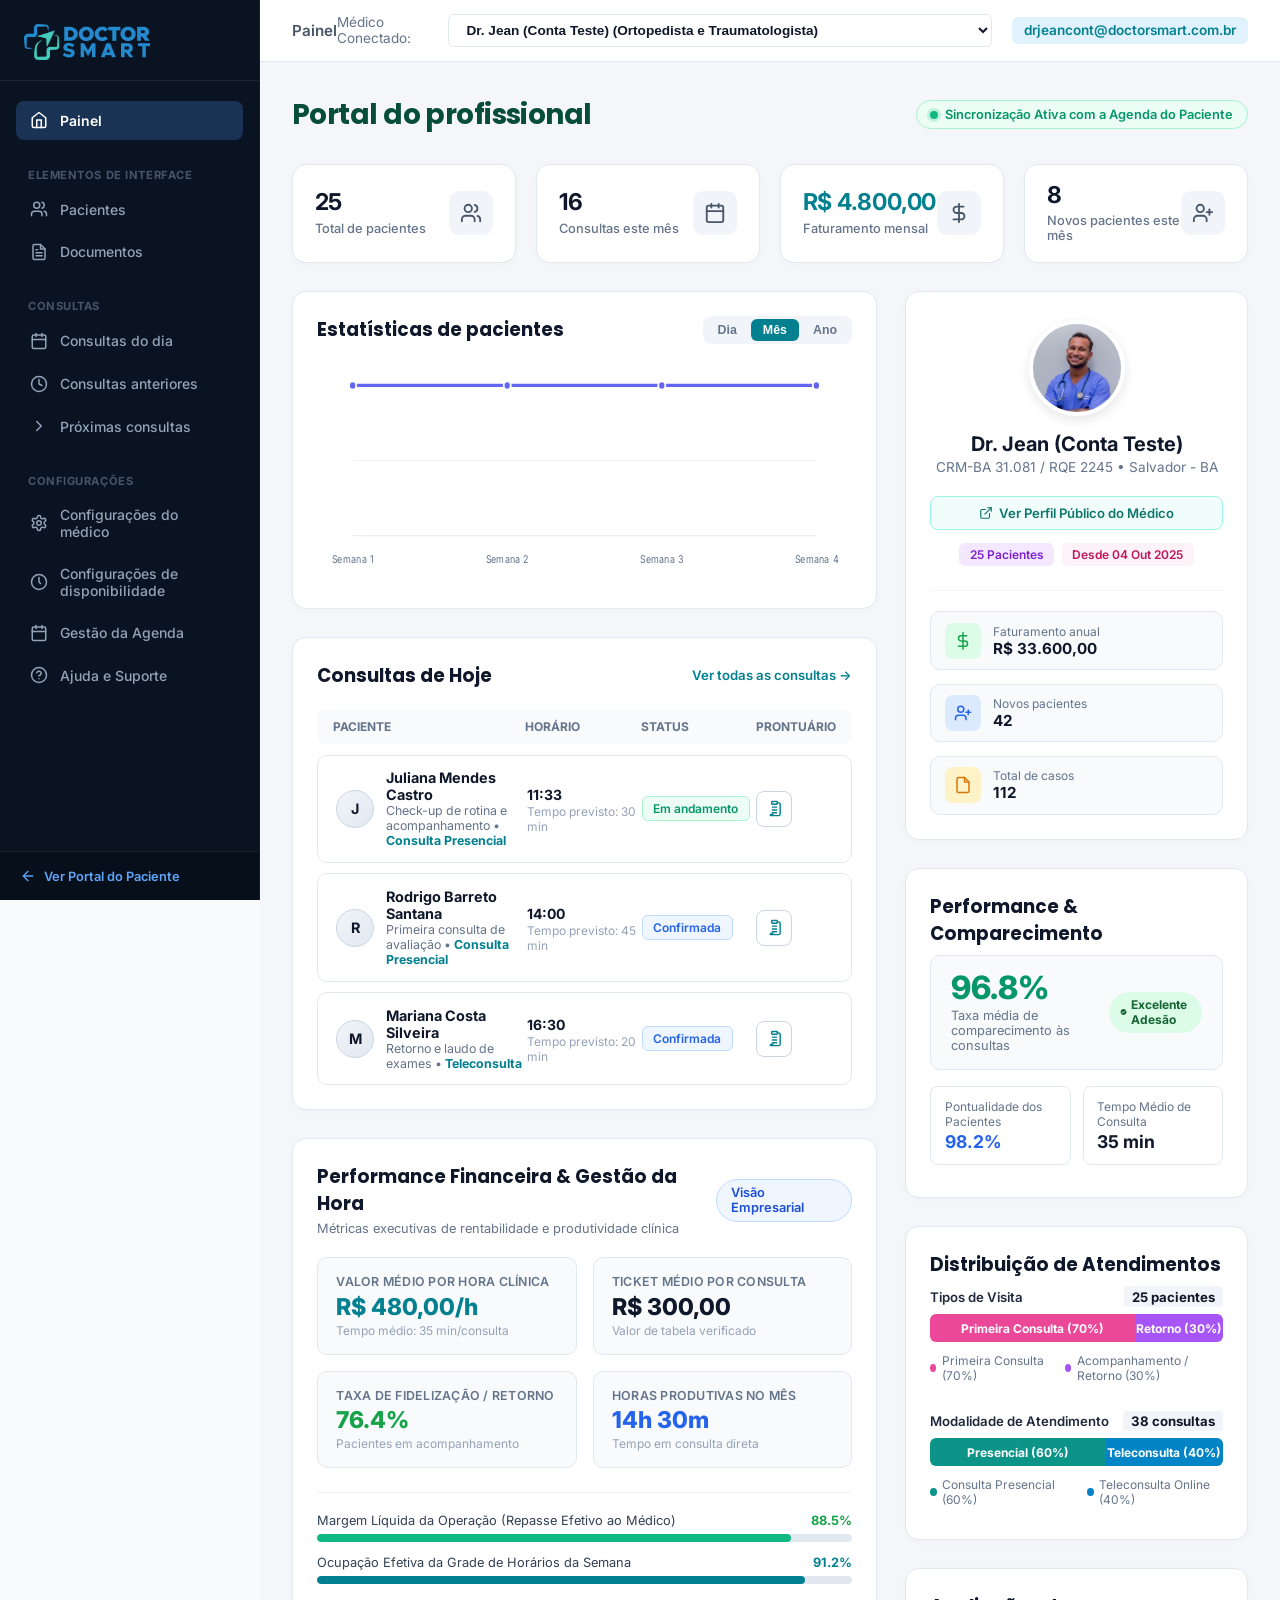
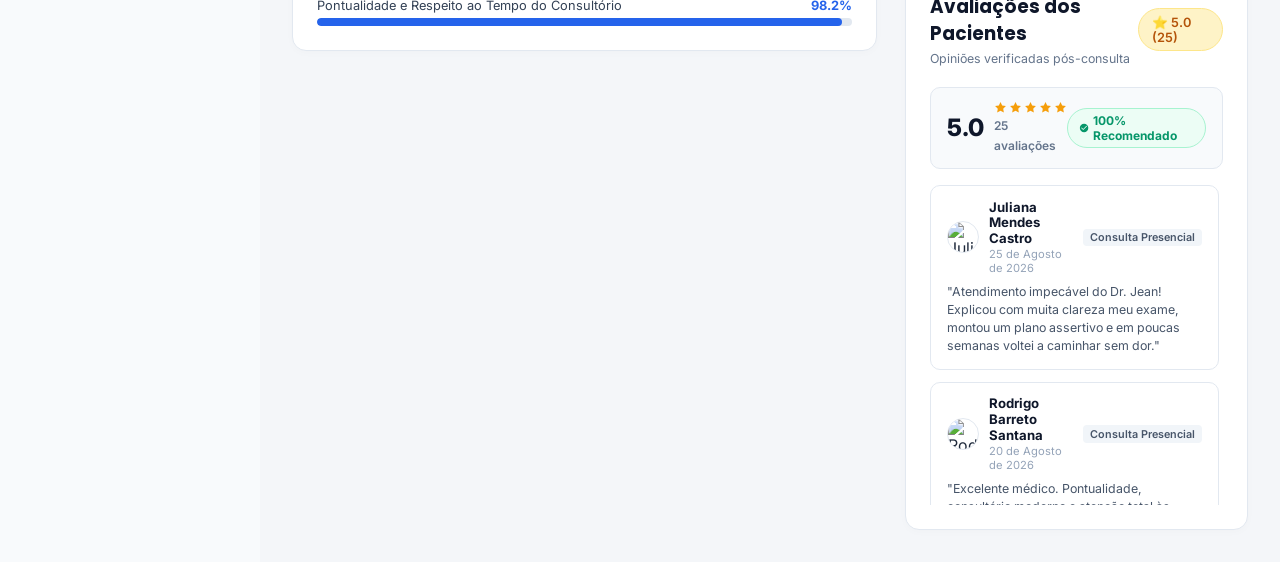
==== commit 3a5d6218: "feat: add direct bidirectional public profile link on medical portal widget" ====
--- a/painel-medico.html
+++ b/painel-medico.html
@@ -376,6 +376,15 @@
             <h3 class="widget-doc-name" id="widget-doc-name">Dr. Jean (Conta Teste)</h3>
             <p class="widget-doc-crm" id="widget-doc-crm">CRM-BA 31.081 RQE 2245</p>
 
+            <a id="widget-public-profile-link" href="perfil-medico.html?id=dr-jean-teste" target="_blank" class="btn-public-profile-link" style="display: inline-flex; align-items: center; justify-content: center; gap: 0.4rem; width: 100%; margin: 0.6rem 0 0.8rem; padding: 0.5rem 0.8rem; background: #f0fdfa; border: 1px solid #99f6e4; color: #0f766e; border-radius: 8px; font-size: 0.82rem; font-weight: 600; text-decoration: none; transition: all 0.2s;" title="Visualizar página de perfil público do médico">
+              <svg width="14" height="14" viewBox="0 0 24 24" fill="none" stroke="currentColor" stroke-width="2" stroke-linecap="round" stroke-linejoin="round">
+                <path d="M18 13v6a2 2 0 0 1-2 2H5a2 2 0 0 1-2-2V8a2 2 0 0 1 2-2h6"/>
+                <polyline points="15 3 21 3 21 9"/>
+                <line x1="10" y1="14" x2="21" y2="3"/>
+              </svg>
+              Ver Perfil Público do Médico
+            </a>
+
             <div class="widget-badges-row">
               <span class="widget-badge-pill badge-patients-count" id="widget-patients-badge">52 Pacientes</span>
               <span class="widget-badge-pill badge-member-since">Desde 04 Out 2025</span>
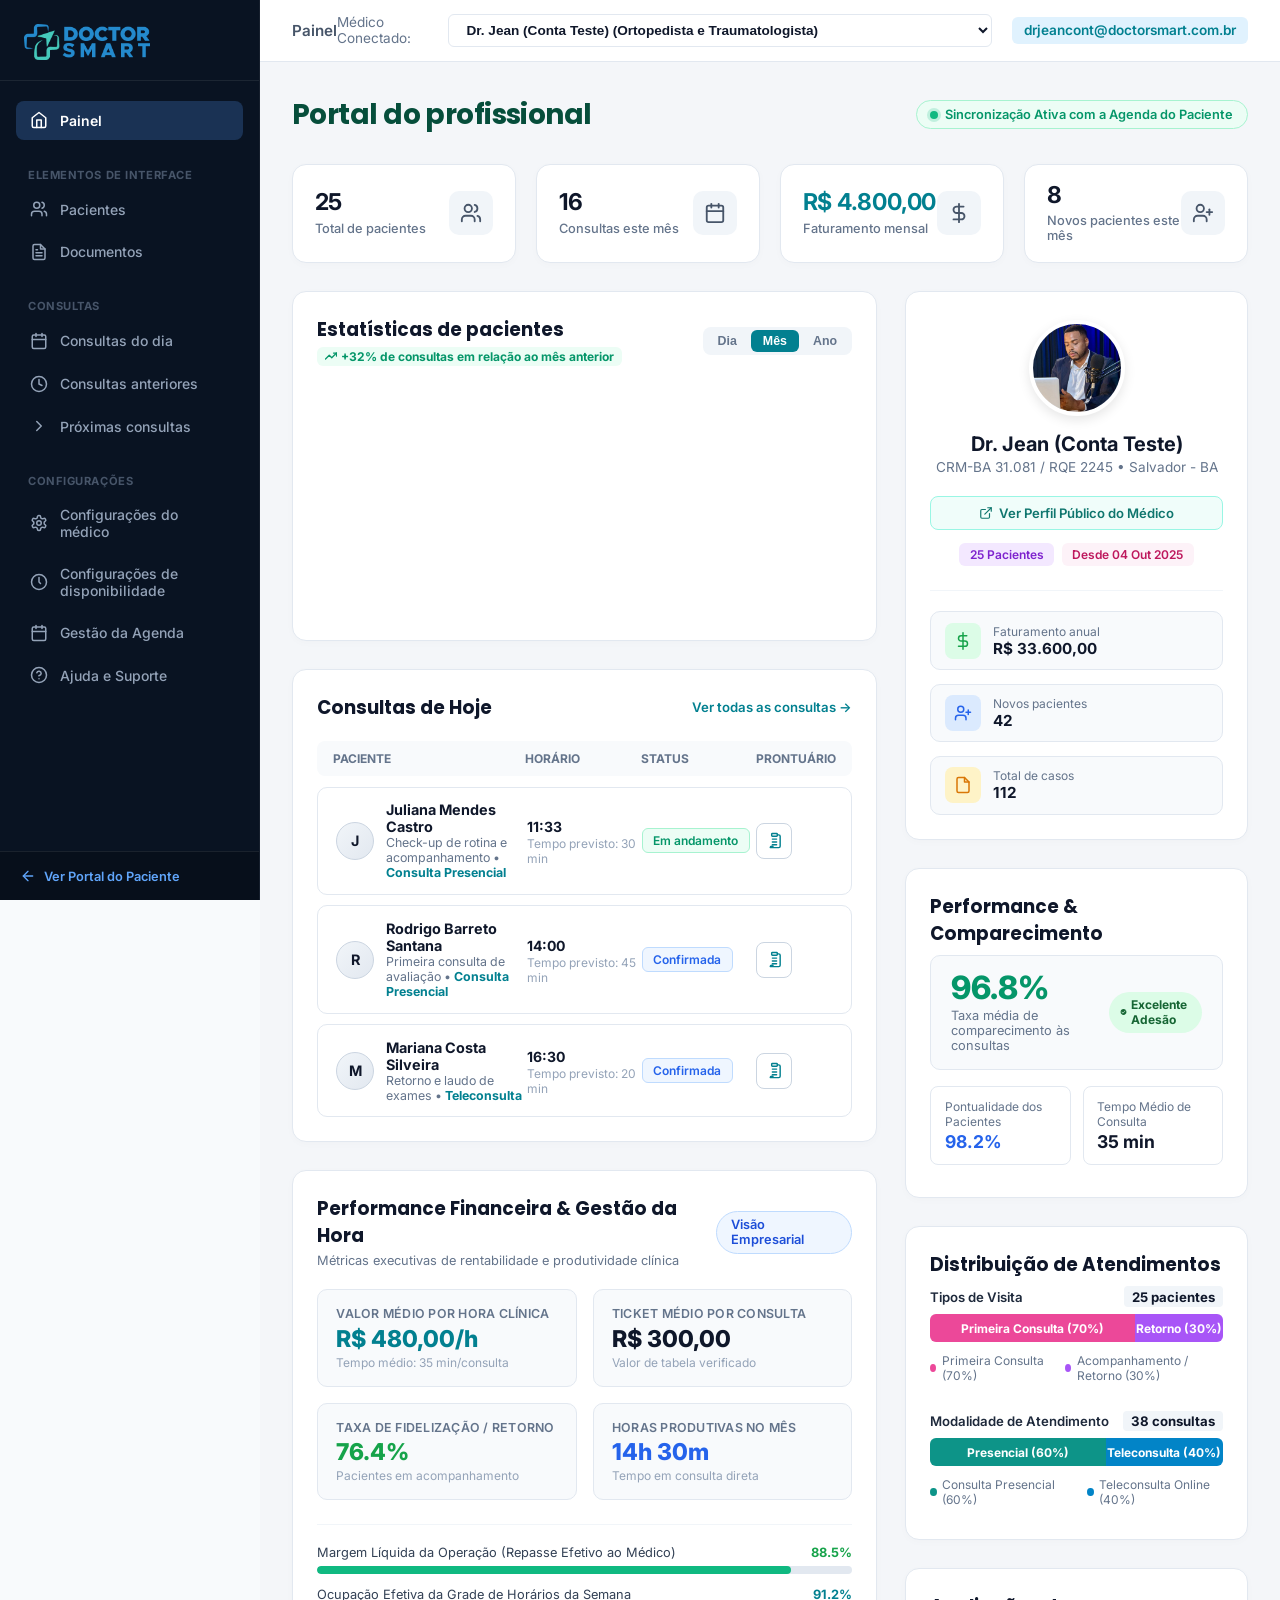
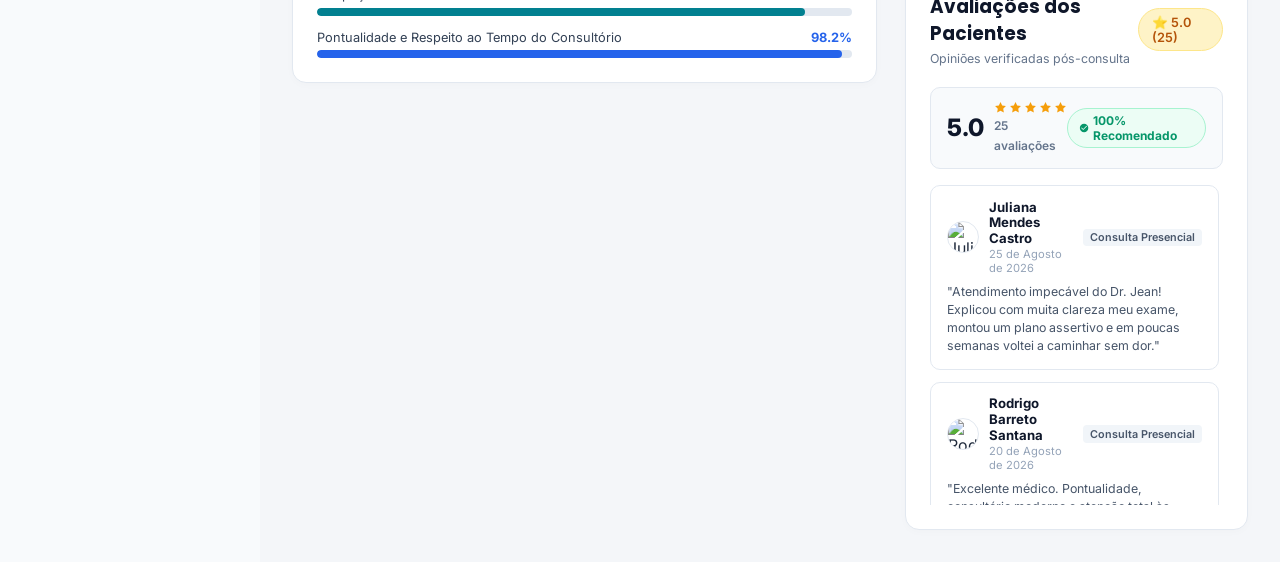
==== commit 1621d58c: "feat: implement dynamic fluid Chart.js with smooth Bezier waves and realistic earnings gradient" ====
--- a/painel-medico.html
+++ b/painel-medico.html
@@ -12,6 +12,9 @@
   <link rel="preconnect" href="https://fonts.googleapis.com">
   <link rel="preconnect" href="https://fonts.gstatic.com" crossorigin>
   <link href="https://fonts.googleapis.com/css2?family=Inter:wght@400;500;600;700;800&family=Poppins:wght@500;600;700&display=swap" rel="stylesheet">
+
+  <!-- Chart.js para Gráficos Dinâmicos e Fluidos -->
+  <script src="https://cdn.jsdelivr.net/npm/chart.js"></script>
 
   <!-- Estilos Dedicados do Painel -->
   <link rel="stylesheet" href="assets/css/painel.css">
@@ -252,10 +255,21 @@
              ================================================================ -->
         <div class="dashboard-col-left">
           
-          <!-- Card 1: Estatísticas de Pacientes (Gráfico Interativo) -->
+          <!-- Card 1: Estatísticas de Pacientes (Gráfico Interativo Fluido) -->
           <div class="dash-card">
             <div class="dash-card-header">
-              <h2 class="dash-card-title">Estatísticas de pacientes</h2>
+              <div>
+                <h2 class="dash-card-title">Estatísticas de pacientes</h2>
+                <div style="display: flex; align-items: center; gap: 0.5rem; margin-top: 0.25rem;">
+                  <span class="chart-growth-badge" id="chart-growth-badge" style="display: inline-flex; align-items: center; gap: 0.25rem; font-size: 0.75rem; font-weight: 700; color: #059669; background: #ecfdf5; padding: 2px 8px; border-radius: 6px;">
+                    <svg width="12" height="12" viewBox="0 0 24 24" fill="none" stroke="currentColor" stroke-width="2.5" stroke-linecap="round" stroke-linejoin="round">
+                      <polyline points="23 6 13.5 15.5 8.5 10.5 1 18"/>
+                      <polyline points="17 6 23 6 23 12"/>
+                    </svg>
+                    <span id="chart-growth-txt">+28% de novos atendimentos</span>
+                  </span>
+                </div>
+              </div>
               
               <div class="chart-time-tabs">
                 <button type="button" class="chart-tab-btn" data-period="dia">Dia</button>
@@ -264,8 +278,8 @@
               </div>
             </div>
 
-            <div class="chart-svg-container" id="patient-chart-container">
-              <!-- Gráfico SVG gerado dinamicamente via JS -->
+            <div class="chart-canvas-wrap" style="position: relative; height: 230px; width: 100%; margin-top: 0.75rem;">
+              <canvas id="patientChartCanvas"></canvas>
             </div>
           </div>
 
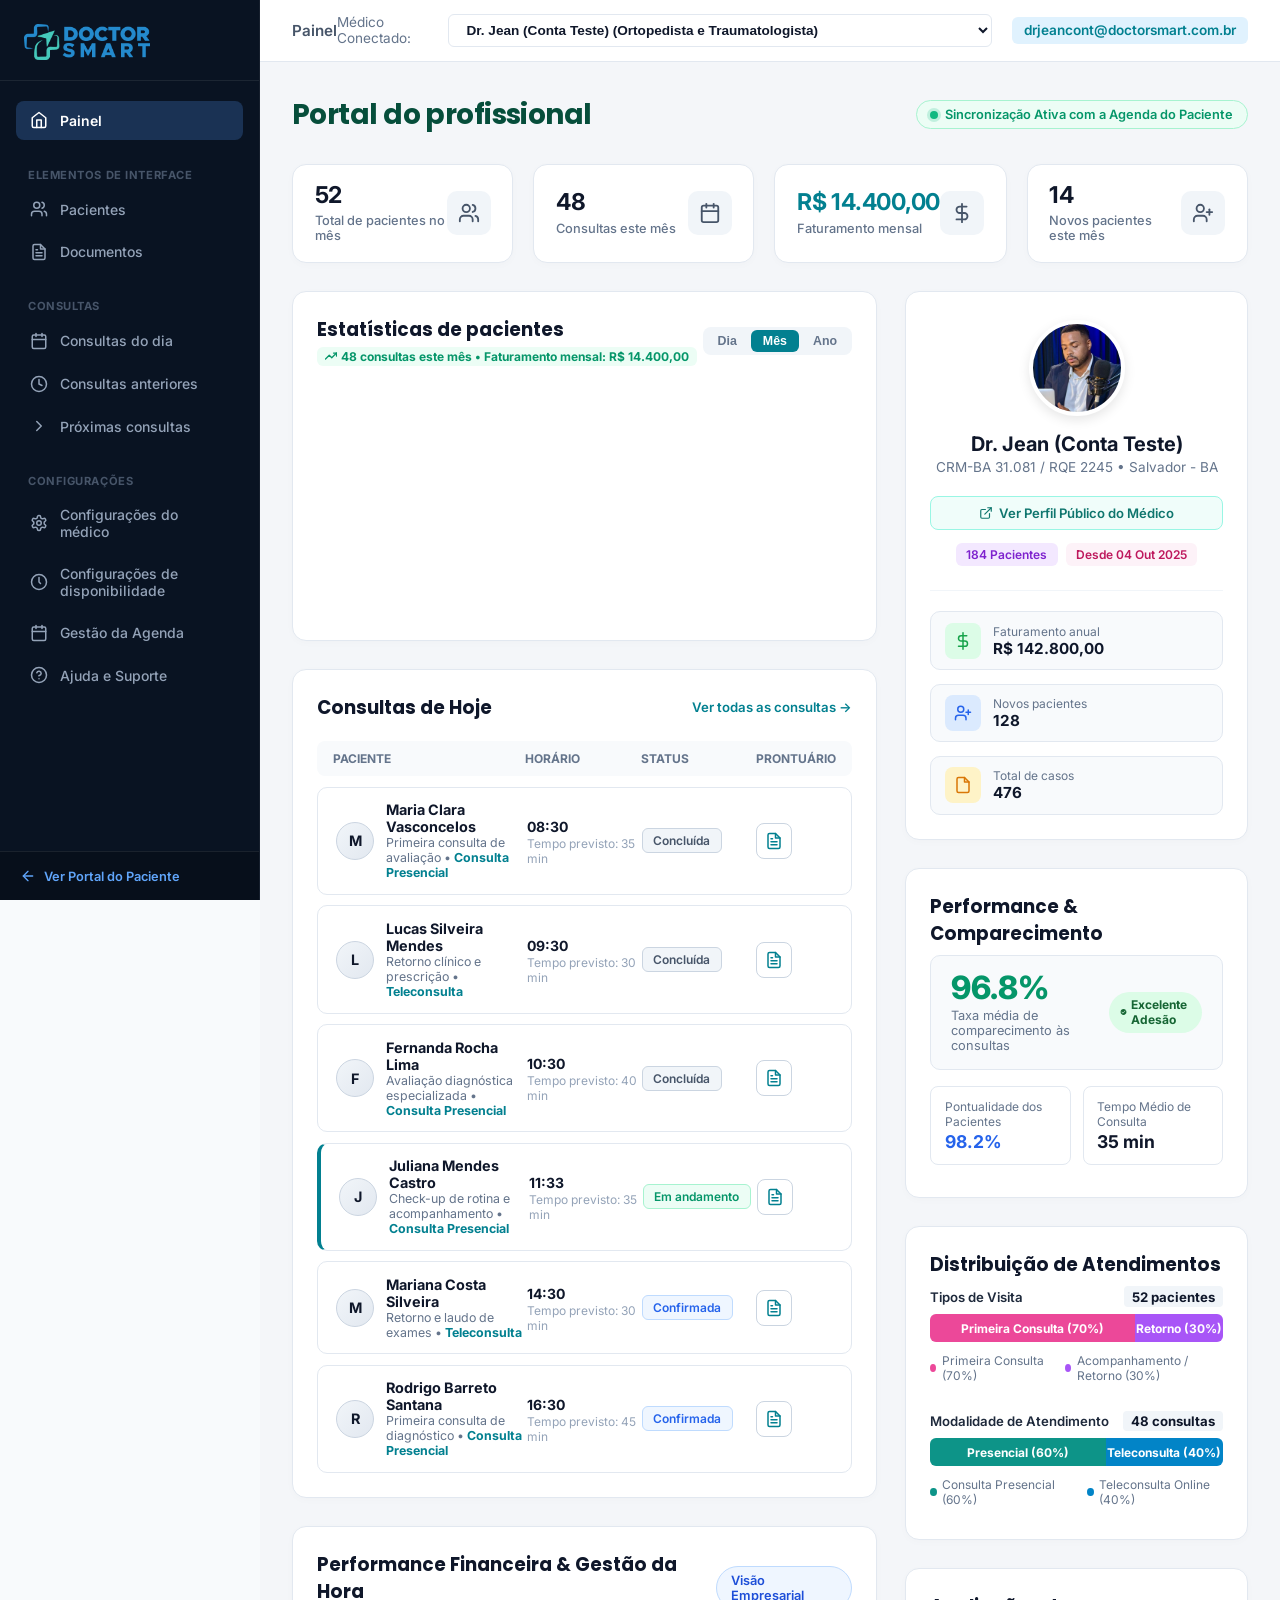
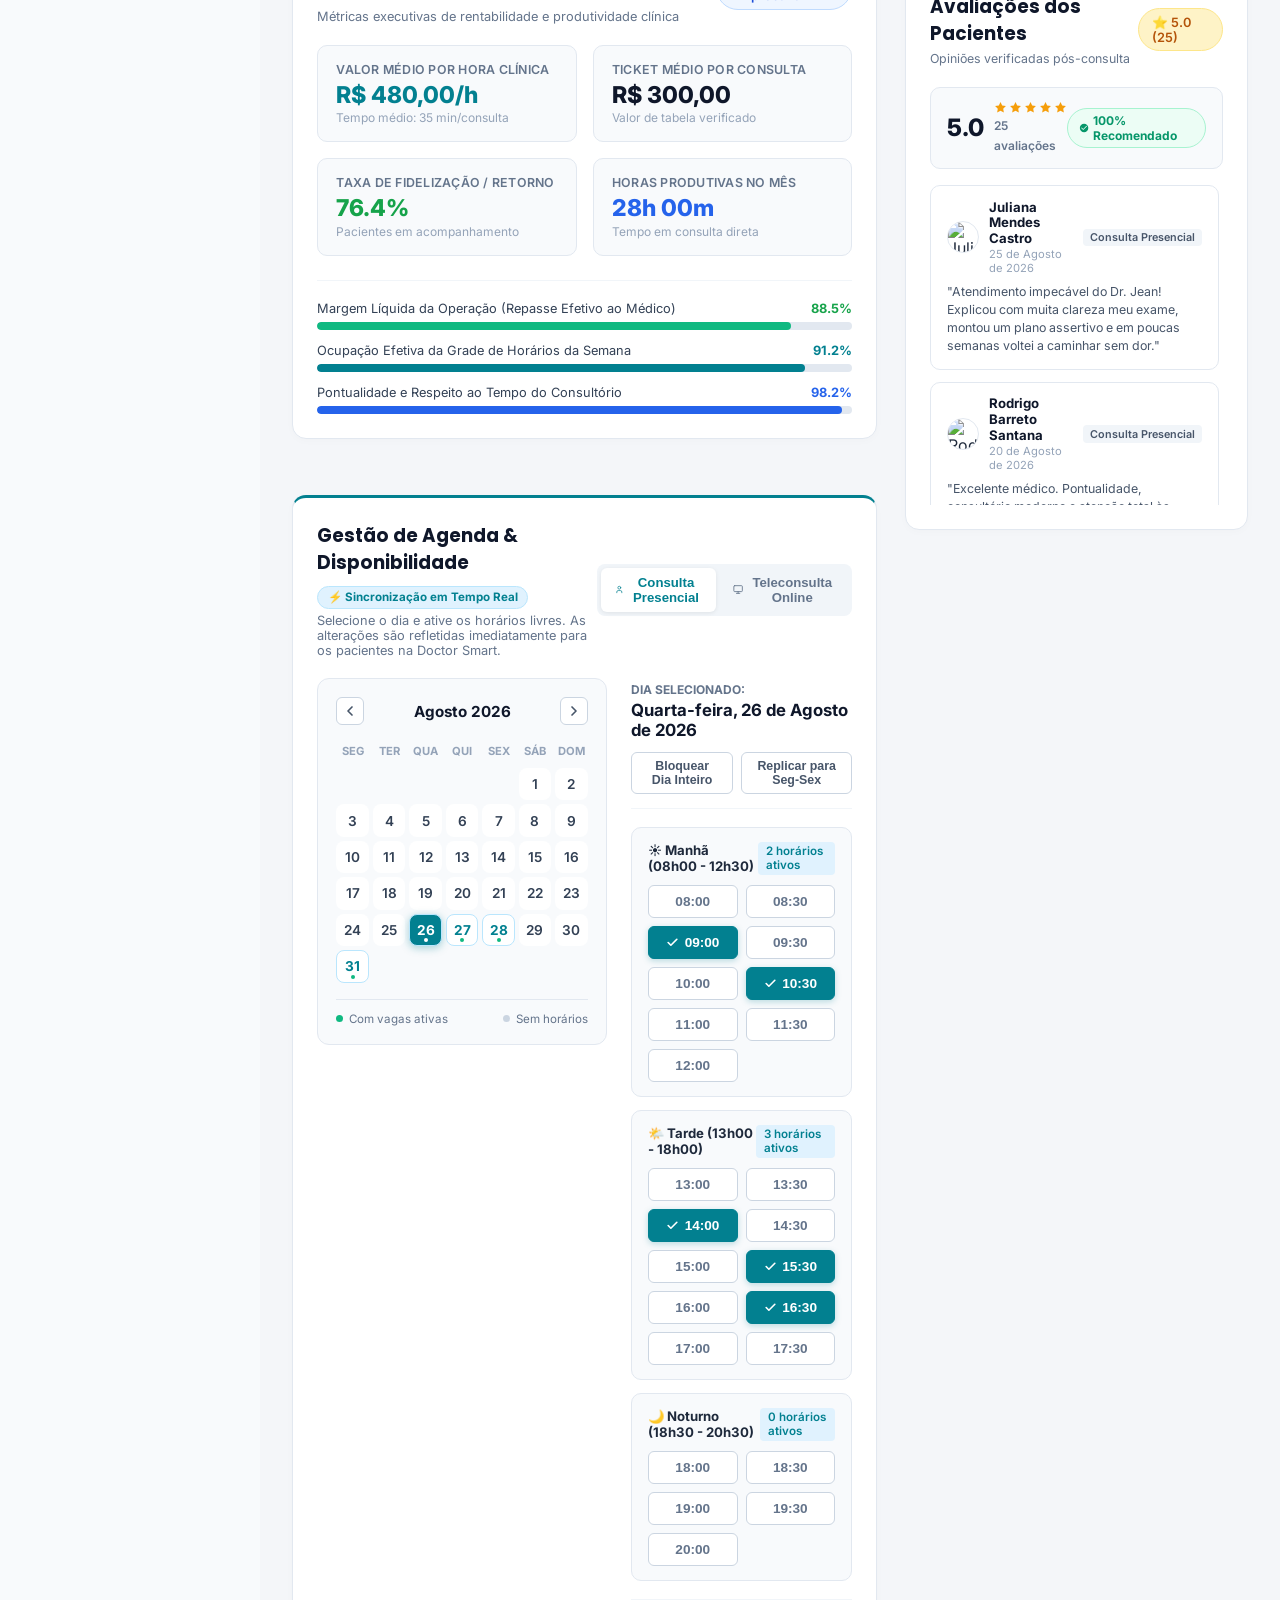
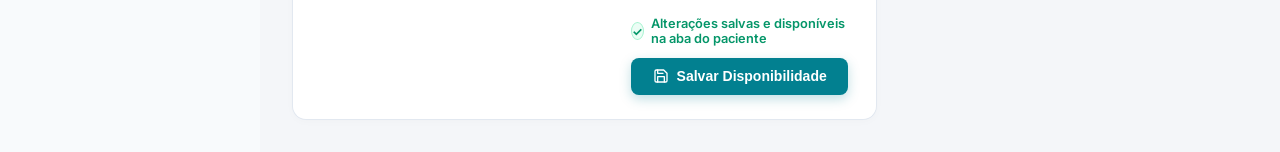
==== commit caf9d912: "feat(painel): modulo de gestao de agenda, calendario de disponibilidade e correcoes visuais do dr je" ====
--- a/painel-medico.html
+++ b/painel-medico.html
@@ -102,14 +102,14 @@
           </svg>
           Configurações do médico
         </a>
-        <a href="#disponibilidade" class="sidebar-nav-item" onclick="alert('Configuração de horários de atendimento Presencial e Teleconsulta.'); return false;">
+        <a href="#secao-disponibilidade" class="sidebar-nav-item" onclick="document.getElementById('secao-disponibilidade')?.scrollIntoView({behavior: 'smooth'}); return false;">
           <svg width="18" height="18" viewBox="0 0 24 24" fill="none" stroke="currentColor" stroke-width="2" stroke-linecap="round" stroke-linejoin="round">
             <circle cx="12" cy="12" r="10"/>
             <polyline points="12 6 12 12 14 14"/>
           </svg>
           Configurações de disponibilidade
         </a>
-        <a href="#gestao-agenda" class="sidebar-nav-item" onclick="alert('Gestão de bloqueios e slots da agenda.'); return false;">
+        <a href="#secao-disponibilidade" class="sidebar-nav-item" onclick="document.getElementById('secao-disponibilidade')?.scrollIntoView({behavior: 'smooth'}); return false;">
           <svg width="18" height="18" viewBox="0 0 24 24" fill="none" stroke="currentColor" stroke-width="2" stroke-linecap="round" stroke-linejoin="round">
             <rect width="18" height="18" x="3" y="4" rx="2" ry="2"/>
             <line x1="16" y1="2" x2="16" y2="6"/>
@@ -185,8 +185,8 @@
         <!-- Total de Pacientes -->
         <div class="metric-kpi-card">
           <div class="kpi-left-info">
-            <span class="kpi-number" id="kpi-total-patients">25</span>
-            <span class="kpi-label" id="kpi-label-patients">Total de pacientes</span>
+            <span class="kpi-number" id="kpi-total-patients">52</span>
+            <span class="kpi-label" id="kpi-label-patients">Total de pacientes no mês</span>
           </div>
           <div class="kpi-icon-box">
             <svg width="22" height="22" viewBox="0 0 24 24" fill="none" stroke="currentColor" stroke-width="2" stroke-linecap="round" stroke-linejoin="round">
@@ -201,7 +201,7 @@
         <!-- Consultas -->
         <div class="metric-kpi-card">
           <div class="kpi-left-info">
-            <span class="kpi-number" id="kpi-total-consults">16</span>
+            <span class="kpi-number" id="kpi-total-consults">48</span>
             <span class="kpi-label" id="kpi-label-consults">Consultas este mês</span>
           </div>
           <div class="kpi-icon-box">
@@ -217,7 +217,7 @@
         <!-- Faturamento Dinâmico -->
         <div class="metric-kpi-card">
           <div class="kpi-left-info">
-            <span class="kpi-number kpi-revenue-highlight" id="kpi-monthly-revenue">R$ 6.000,00</span>
+            <span class="kpi-number kpi-revenue-highlight" id="kpi-monthly-revenue">R$ 14.400,00</span>
             <span class="kpi-label" id="kpi-label-revenue">Faturamento mensal</span>
           </div>
           <div class="kpi-icon-box">
@@ -231,7 +231,7 @@
         <!-- Novos Pacientes -->
         <div class="metric-kpi-card">
           <div class="kpi-left-info">
-            <span class="kpi-number" id="kpi-new-patients">8</span>
+            <span class="kpi-number" id="kpi-new-patients">14</span>
             <span class="kpi-label" id="kpi-label-new-patients">Novos pacientes este mês</span>
           </div>
           <div class="kpi-icon-box">
@@ -374,6 +374,125 @@
               </div>
             </div>
           </div>
+
+          <!-- ================================================================
+               CARD: GESTÃO DE AGENDA & CALENDÁRIO DE DISPONIBILIDADE
+               ================================================================ -->
+          <div class="dash-card availability-manager-card" id="secao-disponibilidade">
+            <div class="dash-card-header">
+              <div>
+                <div class="avail-title-badge-row">
+                  <h2 class="dash-card-title">Gestão de Agenda & Disponibilidade</h2>
+                  <span class="avail-badge-sync">⚡ Sincronização em Tempo Real</span>
+                </div>
+                <p style="font-size: 0.8rem; color: #64748b; margin-top: 0.25rem;">
+                  Selecione o dia e ative os horários livres. As alterações são refletidas imediatamente para os pacientes na Doctor Smart.
+                </p>
+              </div>
+
+              <!-- Seletor de Modalidade (Presencial / Teleconsulta) -->
+              <div class="avail-modality-toggle-group">
+                <button type="button" class="btn-avail-modality-tab active" id="btn-mod-presencial" data-mod="presencial">
+                  <svg width="15" height="15" viewBox="0 0 24 24" fill="none" stroke="currentColor" stroke-width="2" stroke-linecap="round" stroke-linejoin="round"><path d="M19 21v-2a4 4 0 0 0-4-4H9a4 4 0 0 0-4 4v2"/><circle cx="12" cy="7" r="4"/></svg>
+                  Consulta Presencial
+                </button>
+                <button type="button" class="btn-avail-modality-tab" id="btn-mod-tele" data-mod="teleconsulta">
+                  <svg width="15" height="15" viewBox="0 0 24 24" fill="none" stroke="currentColor" stroke-width="2" stroke-linecap="round" stroke-linejoin="round"><rect width="20" height="14" x="2" y="3" rx="2"/><line x1="8" y1="21" x2="16" y2="21"/><line x1="12" y1="17" x2="12" y2="21"/></svg>
+                  Teleconsulta Online
+                </button>
+              </div>
+            </div>
+
+            <div class="availability-main-grid">
+              <!-- Lado Esquerdo: Mini Calendário Mensal -->
+              <div class="avail-cal-panel">
+                <div class="avail-cal-header-bar">
+                  <button type="button" class="btn-cal-step" id="avail-cal-prev" title="Mês anterior">
+                    <svg width="16" height="16" viewBox="0 0 24 24" fill="none" stroke="currentColor" stroke-width="2.5" stroke-linecap="round" stroke-linejoin="round"><polyline points="15 18 9 12 15 6"/></svg>
+                  </button>
+                  <strong id="avail-cal-month-title">Agosto 2026</strong>
+                  <button type="button" class="btn-cal-step" id="avail-cal-next" title="Próximo mês">
+                    <svg width="16" height="16" viewBox="0 0 24 24" fill="none" stroke="currentColor" stroke-width="2.5" stroke-linecap="round" stroke-linejoin="round"><polyline points="9 18 15 12 9 6"/></svg>
+                  </button>
+                </div>
+
+                <div class="avail-cal-table-wrap" id="avail-cal-days-table">
+                  <!-- Gerado dinamicamente via JS -->
+                </div>
+
+                <div class="avail-cal-legend-row">
+                  <span class="legend-item"><span class="legend-dot dot-active"></span> Com vagas ativas</span>
+                  <span class="legend-item"><span class="legend-dot dot-empty"></span> Sem horários</span>
+                </div>
+              </div>
+
+              <!-- Lado Direito: Editor de Horários (Turnos & Chips) -->
+              <div class="avail-slots-editor-panel">
+                <div class="avail-day-status-bar">
+                  <div>
+                    <span class="avail-kicker-label">Dia Selecionado:</span>
+                    <h4 class="avail-selected-heading" id="avail-selected-date-heading">Quarta-feira, 26 de Agosto de 2026</h4>
+                  </div>
+
+                  <div class="avail-action-buttons-group">
+                    <button type="button" class="btn-action-outline" id="btn-toggle-all-slots" title="Liberar todos ou bloquear horários deste dia">
+                      <span id="btn-toggle-all-txt">Liberar Grade Completa</span>
+                    </button>
+                    <button type="button" class="btn-action-outline" id="btn-replicate-week" title="Copiar estes horários para todas as segundas a sextas do mês">
+                      Replicar para Seg-Sex
+                    </button>
+                  </div>
+                </div>
+
+                <!-- Turnos de Atendimento -->
+                <div class="avail-shifts-container">
+                  <!-- Turno Manhã -->
+                  <div class="avail-shift-card">
+                    <div class="shift-card-header">
+                      <span class="shift-name">☀️ Manhã (08h00 - 12h30)</span>
+                      <span class="shift-count-badge" id="badge-morning-count">3 horários ativos</span>
+                    </div>
+                    <div class="avail-chips-grid" id="chips-morning-grid"></div>
+                  </div>
+
+                  <!-- Turno Tarde -->
+                  <div class="avail-shift-card">
+                    <div class="shift-card-header">
+                      <span class="shift-name">🌤️ Tarde (13h00 - 18h00)</span>
+                      <span class="shift-count-badge" id="badge-afternoon-count">3 horários ativos</span>
+                    </div>
+                    <div class="avail-chips-grid" id="chips-afternoon-grid"></div>
+                  </div>
+
+                  <!-- Turno Noite -->
+                  <div class="avail-shift-card">
+                    <div class="shift-card-header">
+                      <span class="shift-name">🌙 Noturno (18h30 - 20h30)</span>
+                      <span class="shift-count-badge" id="badge-evening-count">0 horários ativos</span>
+                    </div>
+                    <div class="avail-chips-grid" id="chips-evening-grid"></div>
+                  </div>
+                </div>
+
+                <!-- Rodapé de Salvamento -->
+                <div class="avail-footer-bar">
+                  <div class="avail-sync-info" id="avail-sync-info-txt">
+                    <span class="sync-status-icon">✓</span>
+                    <span>Alterações salvas e disponíveis na aba do paciente</span>
+                  </div>
+
+                  <button type="button" class="btn-save-availability" id="btn-save-availability">
+                    <svg width="16" height="16" viewBox="0 0 24 24" fill="none" stroke="currentColor" stroke-width="2" stroke-linecap="round" stroke-linejoin="round">
+                      <path d="M19 21H5a2 2 0 0 1-2-2V5a2 2 0 0 1 2-2h11l5 5v11a2 2 0 0 1-2 2z"/>
+                      <polyline points="17 21 17 13 7 13 7 21"/>
+                      <polyline points="7 3 7 8 15 8"/>
+                    </svg>
+                    Salvar Disponibilidade
+                  </button>
+                </div>
+              </div>
+            </div>
+          </div>
         </div>
 
         <!-- ================================================================
@@ -384,7 +503,7 @@
           <!-- Widget 1: Card do Médico Conectado -->
           <div class="dash-card doctor-profile-widget">
             <div class="widget-avatar-circle">
-              <img id="widget-avatar-img" src="https://images.unsplash.com/photo-1622253692010-333f2da6031d?auto=format&fit=crop&q=80&w=400" alt="Médico">
+              <img id="widget-avatar-img" src="assets/images/doctors/dr-jean-teste.jpg" alt="Dr. Jean (Conta Teste)">
             </div>
 
             <h3 class="widget-doc-name" id="widget-doc-name">Dr. Jean (Conta Teste)</h3>
@@ -400,7 +519,7 @@
             </a>
 
             <div class="widget-badges-row">
-              <span class="widget-badge-pill badge-patients-count" id="widget-patients-badge">52 Pacientes</span>
+              <span class="widget-badge-pill badge-patients-count" id="widget-patients-badge">184 Pacientes</span>
               <span class="widget-badge-pill badge-member-since">Desde 04 Out 2025</span>
             </div>
 
@@ -431,7 +550,7 @@
                 </div>
                 <div class="widget-stat-texts">
                   <span class="widget-stat-label">Novos pacientes</span>
-                  <strong class="widget-stat-val" id="widget-new-patients">12</strong>
+                  <strong class="widget-stat-val" id="widget-new-patients">128</strong>
                 </div>
               </div>
 
@@ -445,7 +564,7 @@
                 </div>
                 <div class="widget-stat-texts">
                   <span class="widget-stat-label">Total de casos</span>
-                  <strong class="widget-stat-val" id="widget-total-cases">139</strong>
+                  <strong class="widget-stat-val" id="widget-total-cases">476</strong>
                 </div>
               </div>
             </div>
--- a/assets/css/painel.css
+++ b/assets/css/painel.css
@@ -636,6 +636,12 @@
   border: 1px solid #bfdbfe;
 }
 
+.status-finished {
+  background: #f1f5f9;
+  color: #475569;
+  border: 1px solid #cbd5e1;
+}
+
 .btn-open-record {
   width: 36px;
   height: 36px;
@@ -1145,6 +1151,393 @@
 
 .record-modal-body {
   padding: 1.75rem;
+}
+
+/* ==========================================================================
+   GESTÃO DE AGENDA & CALENDÁRIO DE DISPONIBILIDADE
+   ========================================================================== */
+.availability-manager-card {
+  margin-top: 1.75rem;
+  border-top: 3px solid #028090;
+}
+
+.avail-title-badge-row {
+  display: flex;
+  align-items: center;
+  gap: 0.65rem;
+  flex-wrap: wrap;
+}
+
+.avail-badge-sync {
+  font-size: 0.725rem;
+  font-weight: 700;
+  color: #028090;
+  background: #e0f2fe;
+  padding: 0.2rem 0.6rem;
+  border-radius: 999px;
+  border: 1px solid #bae6fd;
+}
+
+.avail-modality-toggle-group {
+  display: inline-flex;
+  background: #f1f5f9;
+  padding: 4px;
+  border-radius: 8px;
+  gap: 4px;
+}
+
+.btn-avail-modality-tab {
+  display: inline-flex;
+  align-items: center;
+  gap: 0.4rem;
+  padding: 0.45rem 0.85rem;
+  border-radius: 6px;
+  border: none;
+  background: transparent;
+  font-size: 0.825rem;
+  font-weight: 600;
+  color: #64748b;
+  cursor: pointer;
+  transition: all 0.15s ease;
+}
+
+.btn-avail-modality-tab.active {
+  background: #ffffff;
+  color: #028090;
+  box-shadow: 0 1px 4px rgba(0, 0, 0, 0.08);
+}
+
+.availability-main-grid {
+  display: grid;
+  grid-template-columns: 290px 1fr;
+  gap: 1.5rem;
+  margin-top: 1.25rem;
+  align-items: start;
+}
+
+/* Painel Esquerdo: Calendário */
+.avail-cal-panel {
+  background: #f8fafc;
+  border: 1px solid var(--border-color);
+  border-radius: 12px;
+  padding: 1.15rem;
+}
+
+.avail-cal-header-bar {
+  display: flex;
+  align-items: center;
+  justify-content: space-between;
+  margin-bottom: 0.85rem;
+}
+
+.avail-cal-header-bar strong {
+  font-size: 0.95rem;
+  color: #0f172a;
+}
+
+.btn-cal-step {
+  width: 28px;
+  height: 28px;
+  border-radius: 6px;
+  border: 1px solid #cbd5e1;
+  background: #ffffff;
+  display: flex;
+  align-items: center;
+  justify-content: center;
+  color: #475569;
+  cursor: pointer;
+  transition: all 0.15s ease;
+}
+
+.btn-cal-step:hover {
+  background: #028090;
+  color: #ffffff;
+  border-color: #028090;
+}
+
+.avail-cal-table-wrap {
+  display: grid;
+  grid-template-columns: repeat(7, 1fr);
+  gap: 4px;
+  text-align: center;
+}
+
+.avail-cal-day-header {
+  font-size: 0.7rem;
+  font-weight: 700;
+  color: #94a3b8;
+  padding: 0.35rem 0;
+  text-transform: uppercase;
+}
+
+.avail-cal-day-cell {
+  aspect-ratio: 1;
+  display: flex;
+  align-items: center;
+  justify-content: center;
+  border-radius: 8px;
+  font-size: 0.85rem;
+  font-weight: 600;
+  color: #334155;
+  cursor: pointer;
+  position: relative;
+  transition: all 0.15s ease;
+  border: 1px solid transparent;
+  background: #ffffff;
+}
+
+.avail-cal-day-cell.disabled {
+  opacity: 0.25;
+  cursor: not-allowed;
+  background: transparent;
+}
+
+.avail-cal-day-cell.has-slots {
+  border-color: #bae6fd;
+  color: #028090;
+  font-weight: 700;
+}
+
+.avail-cal-day-cell.has-slots::after {
+  content: '';
+  position: absolute;
+  bottom: 3px;
+  width: 4px;
+  height: 4px;
+  border-radius: 50%;
+  background: #10b981;
+}
+
+.avail-cal-day-cell:hover:not(.disabled) {
+  background: #e0f2fe;
+  color: #028090;
+}
+
+.avail-cal-day-cell.selected {
+  background: #028090 !important;
+  color: #ffffff !important;
+  box-shadow: 0 2px 8px rgba(2, 128, 144, 0.35);
+}
+
+.avail-cal-day-cell.selected::after {
+  background: #ffffff !important;
+}
+
+.avail-cal-legend-row {
+  display: flex;
+  align-items: center;
+  justify-content: space-between;
+  margin-top: 1rem;
+  padding-top: 0.75rem;
+  border-top: 1px solid #e2e8f0;
+  font-size: 0.725rem;
+  color: #64748b;
+}
+
+.legend-item {
+  display: flex;
+  align-items: center;
+  gap: 0.35rem;
+}
+
+.legend-dot {
+  width: 7px;
+  height: 7px;
+  border-radius: 50%;
+}
+
+.legend-dot.dot-active { background: #10b981; }
+.legend-dot.dot-empty { background: #cbd5e1; }
+
+/* Painel Direito: Editor de Horários */
+.avail-slots-editor-panel {
+  display: flex;
+  flex-direction: column;
+  gap: 1.15rem;
+}
+
+.avail-day-status-bar {
+  display: flex;
+  justify-content: space-between;
+  align-items: center;
+  flex-wrap: wrap;
+  gap: 0.75rem;
+  padding-bottom: 0.85rem;
+  border-bottom: 1px solid #f1f5f9;
+}
+
+.avail-kicker-label {
+  font-size: 0.75rem;
+  color: #64748b;
+  text-transform: uppercase;
+  font-weight: 700;
+}
+
+.avail-selected-heading {
+  font-size: 1.05rem;
+  font-weight: 700;
+  color: #0f172a;
+  margin-top: 2px;
+}
+
+.avail-action-buttons-group {
+  display: flex;
+  align-items: center;
+  gap: 0.5rem;
+}
+
+.btn-action-outline {
+  font-size: 0.775rem;
+  font-weight: 600;
+  color: #475569;
+  background: #ffffff;
+  border: 1px solid #cbd5e1;
+  padding: 0.4rem 0.75rem;
+  border-radius: 6px;
+  cursor: pointer;
+  transition: all 0.15s ease;
+}
+
+.btn-action-outline:hover {
+  background: #f8fafc;
+  border-color: #028090;
+  color: #028090;
+}
+
+.avail-shifts-container {
+  display: flex;
+  flex-direction: column;
+  gap: 0.85rem;
+}
+
+.avail-shift-card {
+  background: #f8fafc;
+  border: 1px solid #e2e8f0;
+  border-radius: 10px;
+  padding: 0.85rem 1rem;
+}
+
+.shift-card-header {
+  display: flex;
+  justify-content: space-between;
+  align-items: center;
+  margin-bottom: 0.65rem;
+}
+
+.shift-name {
+  font-size: 0.825rem;
+  font-weight: 700;
+  color: #1e293b;
+}
+
+.shift-count-badge {
+  font-size: 0.725rem;
+  font-weight: 600;
+  color: #028090;
+  background: #e0f2fe;
+  padding: 0.15rem 0.5rem;
+  border-radius: 4px;
+}
+
+.avail-chips-grid {
+  display: grid;
+  grid-template-columns: repeat(auto-fill, minmax(88px, 1fr));
+  gap: 0.5rem;
+}
+
+/* Chip de Horário Clicável */
+.time-slot-toggle-chip {
+  display: flex;
+  align-items: center;
+  justify-content: center;
+  gap: 0.35rem;
+  padding: 0.5rem 0.4rem;
+  border-radius: 6px;
+  font-size: 0.85rem;
+  font-weight: 600;
+  color: #64748b;
+  background: #ffffff;
+  border: 1px solid #cbd5e1;
+  cursor: pointer;
+  transition: all 0.15s ease;
+  user-select: none;
+}
+
+.time-slot-toggle-chip:hover {
+  border-color: #028090;
+  color: #028090;
+  transform: translateY(-1px);
+}
+
+.time-slot-toggle-chip.active {
+  background: #028090;
+  color: #ffffff;
+  border-color: #028090;
+  box-shadow: 0 2px 6px rgba(2, 128, 144, 0.25);
+}
+
+.time-slot-toggle-chip.active svg {
+  color: #ffffff;
+}
+
+/* Rodapé de Salvamento */
+.avail-footer-bar {
+  display: flex;
+  justify-content: space-between;
+  align-items: center;
+  padding-top: 1rem;
+  border-top: 1px solid #f1f5f9;
+  flex-wrap: wrap;
+  gap: 0.75rem;
+}
+
+.avail-sync-info {
+  display: flex;
+  align-items: center;
+  gap: 0.45rem;
+  font-size: 0.8rem;
+  color: #059669;
+  font-weight: 600;
+}
+
+.sync-status-icon {
+  width: 18px;
+  height: 18px;
+  border-radius: 50%;
+  background: #ecfdf5;
+  border: 1px solid #a7f3d0;
+  color: #059669;
+  display: inline-flex;
+  align-items: center;
+  justify-content: center;
+  font-size: 0.75rem;
+  font-weight: 700;
+}
+
+.btn-save-availability {
+  display: inline-flex;
+  align-items: center;
+  gap: 0.5rem;
+  background: #028090;
+  color: #ffffff;
+  padding: 0.65rem 1.35rem;
+  border-radius: 8px;
+  font-size: 0.875rem;
+  font-weight: 700;
+  border: none;
+  cursor: pointer;
+  transition: all 0.2s ease;
+  box-shadow: 0 4px 12px rgba(2, 128, 144, 0.25);
+}
+
+.btn-save-availability:hover {
+  background: #026875;
+  transform: translateY(-1px);
+  box-shadow: 0 6px 16px rgba(2, 128, 144, 0.35);
+}
+
+.btn-save-availability:active {
+  transform: translateY(0);
 }
 
 /* ==========================================================================
